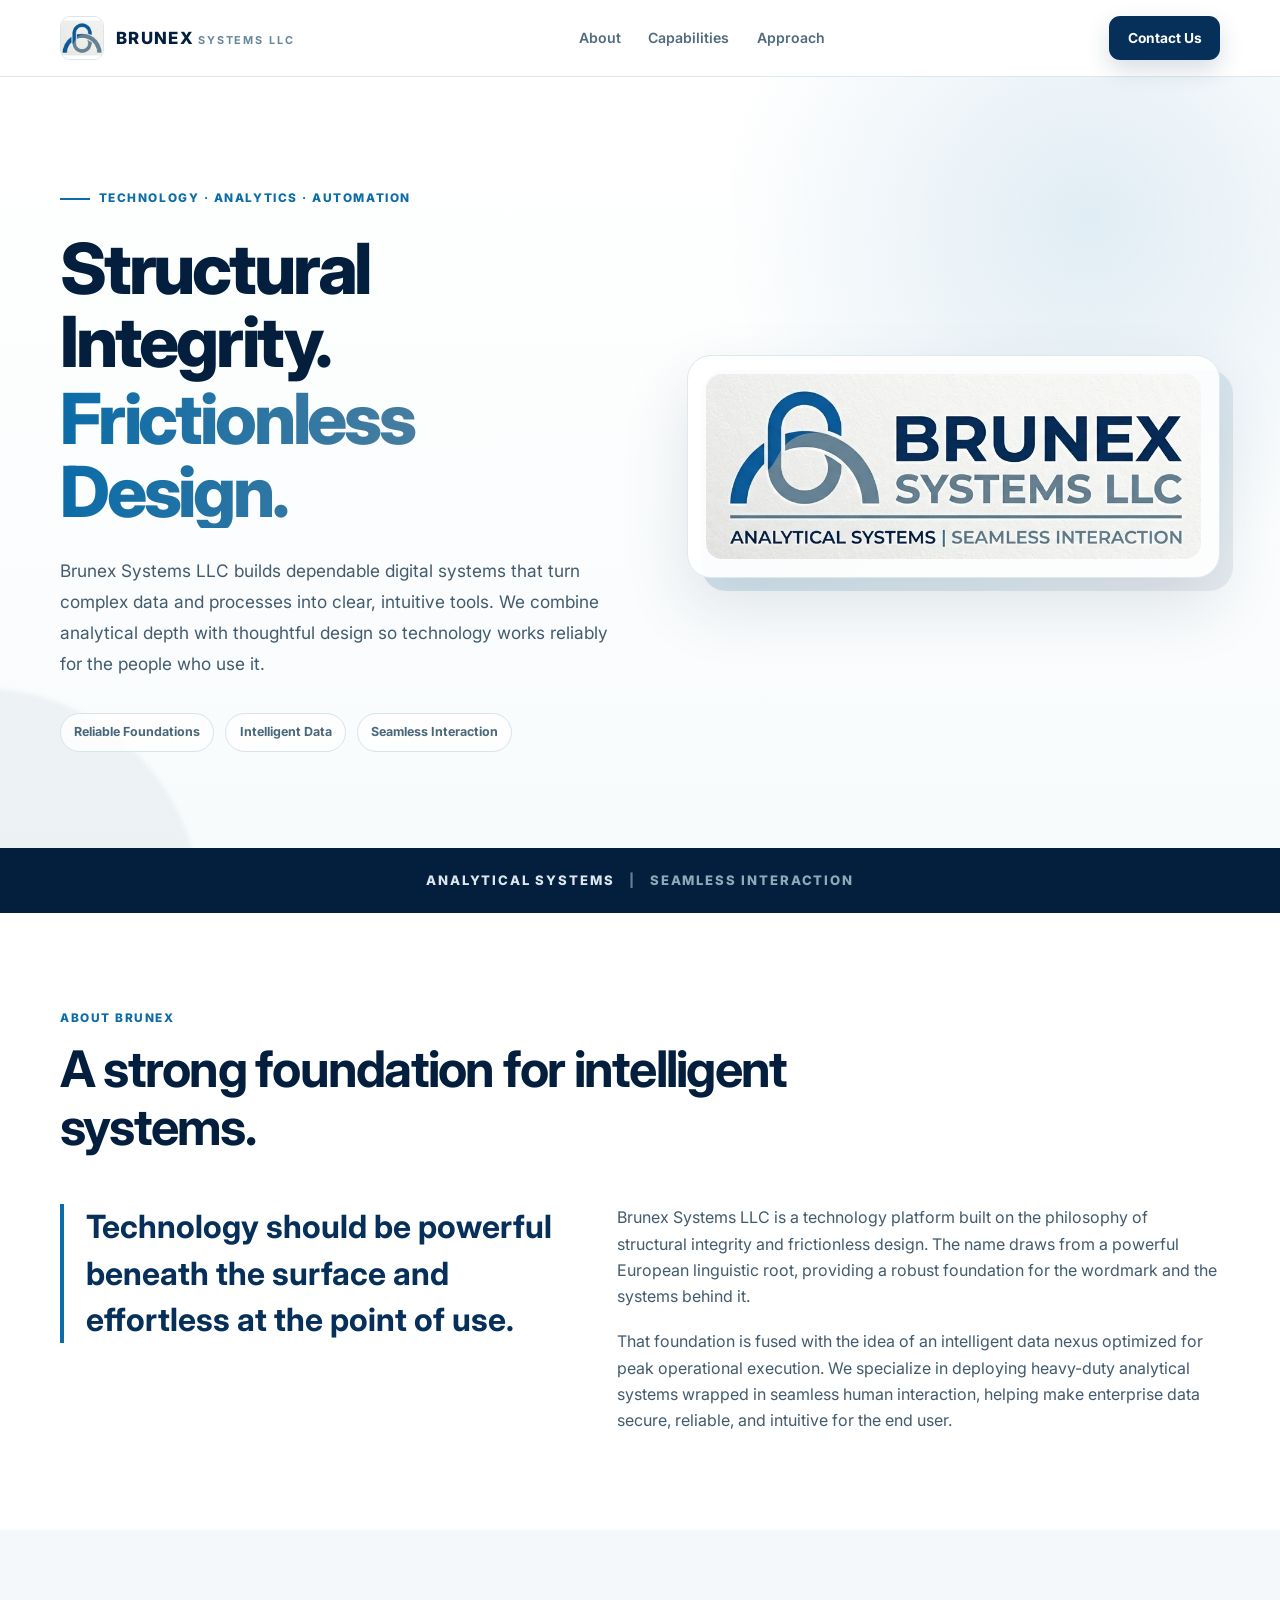
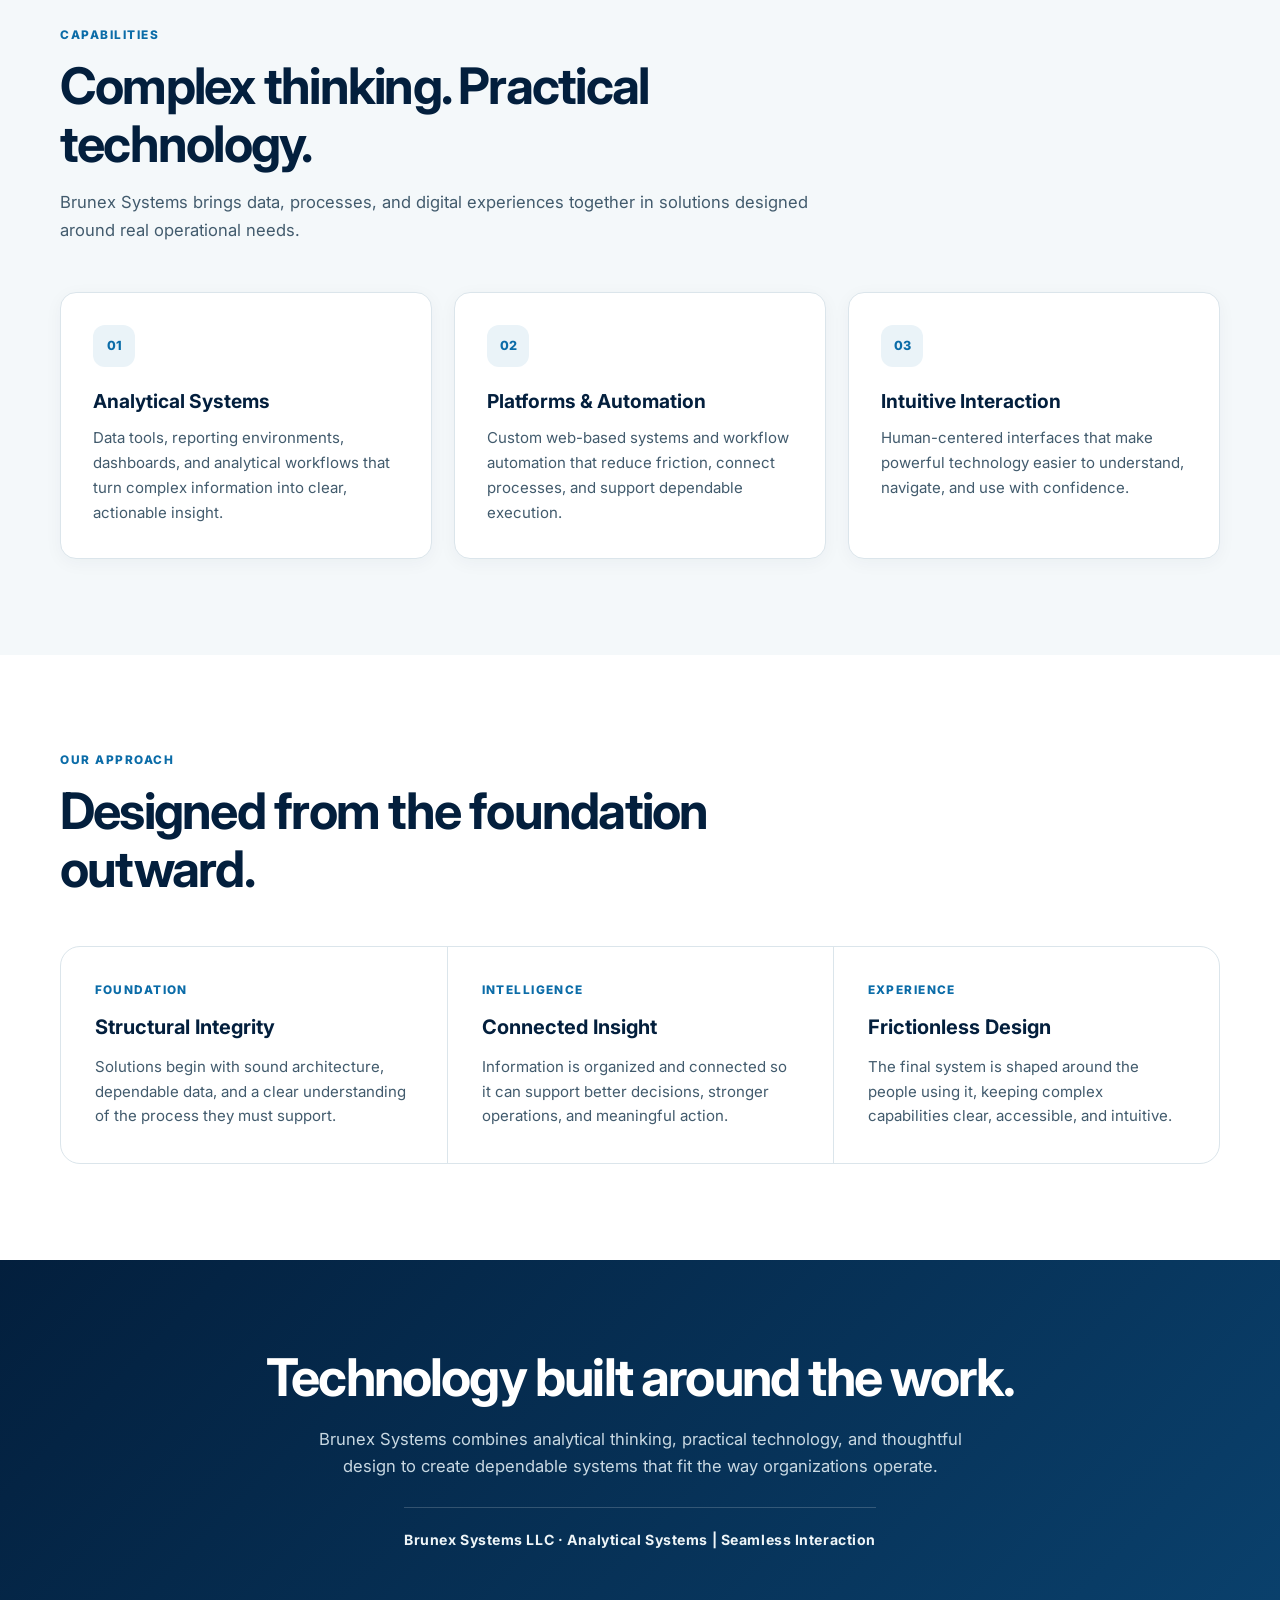
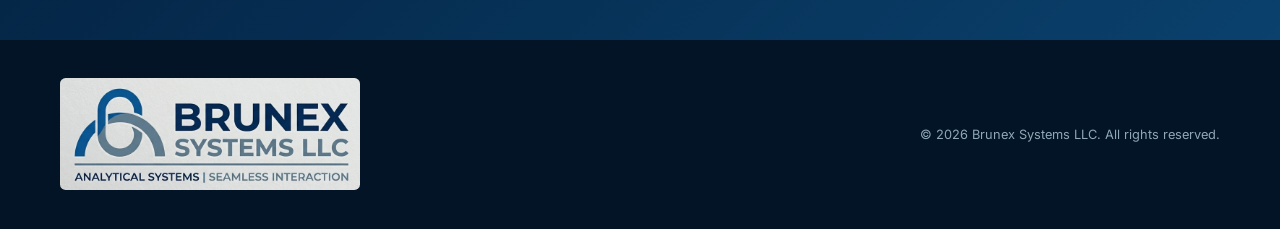
==== index.html @ 30e31347 "Add Brunex Systems website" ====
<!DOCTYPE html>
<html lang="en">
<head>
  <meta charset="UTF-8" />
  <meta name="viewport" content="width=device-width, initial-scale=1.0" />
  <meta name="description" content="Brunex Systems LLC builds dependable analytical systems with secure, reliable, and intuitive human interaction." />
  <title>Brunex Systems LLC | Analytical Systems, Seamless Interaction</title>
  <style>
    html { scroll-behavior: smooth; }
    body { margin: 0; background: #ffffff; }
  </style>
</head>
<body>

<!-- Brunex Systems LLC — Carrd single-page code embed -->
<style>
@import url('https://fonts.googleapis.com/css2?family=Inter:wght@400;500;600;700;800&display=swap');

#brunex-site,
#brunex-site *,
#brunex-site *::before,
#brunex-site *::after {
  box-sizing: border-box;
}

#brunex-site {
  --navy: #062f59;
  --navy-deep: #031f3d;
  --blue: #0b6ca8;
  --slate: #68869a;
  --ink: #0f2940;
  --text: #425b6d;
  --line: #dbe5eb;
  --soft: #f4f8fa;
  --white: #ffffff;
  width: 100%;
  min-width: 0;
  overflow-x: hidden;
  isolation: isolate;
  background: var(--white);
  color: var(--ink);
  font-family: 'Inter', system-ui, -apple-system, BlinkMacSystemFont, 'Segoe UI', sans-serif;
  line-height: 1.65;
  -webkit-font-smoothing: antialiased;
}

#brunex-site * {
  margin: 0;
  padding: 0;
}

#brunex-site a {
  color: inherit;
  text-decoration: none;
}

#brunex-site ul { list-style: none; }

#brunex-site .container {
  width: min(1160px, calc(100% - 3rem));
  margin: 0 auto;
}

/* Navigation */
#brunex-site .navbar {
  position: sticky;
  top: 0;
  z-index: 50;
  background: rgba(255, 255, 255, 0.96);
  border-bottom: 1px solid rgba(219, 229, 235, 0.9);
  backdrop-filter: blur(12px);
}

#brunex-site .nav-inner {
  min-height: 76px;
  display: flex;
  align-items: center;
  justify-content: space-between;
  gap: 2rem;
}

#brunex-site .brand {
  display: inline-flex;
  align-items: center;
  gap: 0.75rem;
  min-width: 0;
}

#brunex-site .brand-icon {
  width: 44px;
  height: 44px;
  object-fit: cover;
  border-radius: 10px;
  border: 1px solid var(--line);
  background: #fff;
}

#brunex-site .brand-copy { line-height: 1; }
#brunex-site .brand-name {
  font-size: 1.05rem;
  font-weight: 800;
  letter-spacing: 0.08em;
  color: var(--navy-deep);
}
#brunex-site .brand-legal {
  margin-top: 0.28rem;
  color: var(--slate);
  font-size: 0.68rem;
  font-weight: 700;
  letter-spacing: 0.17em;
}

#brunex-site .nav-links {
  display: flex;
  align-items: center;
  gap: 1.7rem;
  color: #516b7d;
  font-size: 0.88rem;
  font-weight: 600;
}

#brunex-site .nav-links a { transition: color 0.2s ease; }
#brunex-site .nav-links a:hover { color: var(--blue); }

#brunex-site .nav-contact {
  display: inline-flex;
  align-items: center;
  justify-content: center;
  min-height: 42px;
  padding: 0.65rem 1.15rem;
  border-radius: 0.7rem;
  background: var(--navy);
  color: #fff;
  font-size: 0.86rem;
  font-weight: 700;
  box-shadow: 0 10px 24px rgba(6, 47, 89, 0.16);
  transition: transform 0.2s ease, background 0.2s ease;
}

#brunex-site .nav-contact:hover {
  background: var(--navy-deep);
  transform: translateY(-1px);
}

/* Hero */
#brunex-site .hero {
  position: relative;
  overflow: hidden;
  padding: 6.5rem 0 6rem;
  background:
    radial-gradient(circle at 85% 18%, rgba(11,108,168,0.12), transparent 29%),
    linear-gradient(180deg, #ffffff 0%, #f8fbfc 100%);
}

#brunex-site .hero::after {
  content: '';
  position: absolute;
  width: 440px;
  height: 440px;
  left: -240px;
  bottom: -280px;
  border-radius: 50%;
  background: rgba(104, 134, 154, 0.08);
  filter: blur(2px);
}

#brunex-site .hero-grid {
  position: relative;
  z-index: 1;
  display: grid;
  grid-template-columns: minmax(0, 1.02fr) minmax(360px, 0.98fr);
  align-items: center;
  gap: 4.5rem;
}

#brunex-site .eyebrow {
  display: inline-flex;
  align-items: center;
  gap: 0.55rem;
  margin-bottom: 1.45rem;
  color: var(--blue);
  font-size: 0.74rem;
  font-weight: 800;
  letter-spacing: 0.13em;
  text-transform: uppercase;
}

#brunex-site .eyebrow::before {
  content: '';
  width: 30px;
  height: 2px;
  background: var(--blue);
}

#brunex-site .hero h1 {
  max-width: 720px;
  font-size: clamp(2.65rem, 5.5vw, 4.65rem);
  line-height: 1.04;
  letter-spacing: -0.045em;
  font-weight: 800;
  color: var(--navy-deep);
}

#brunex-site .hero h1 span {
  display: block;
  margin-top: 0.22rem;
  background: linear-gradient(90deg, var(--blue), var(--slate));
  -webkit-background-clip: text;
  background-clip: text;
  color: transparent;
}

#brunex-site .hero-copy {
  max-width: 670px;
  margin-top: 1.65rem;
  color: var(--text);
  font-size: 1.08rem;
  line-height: 1.8;
}

#brunex-site .hero-principles {
  margin-top: 2.1rem;
  display: flex;
  flex-wrap: wrap;
  gap: 0.7rem;
}

#brunex-site .principle-pill {
  padding: 0.52rem 0.82rem;
  border: 1px solid #d7e4eb;
  border-radius: 999px;
  background: rgba(255,255,255,0.82);
  color: #49677a;
  font-size: 0.78rem;
  font-weight: 700;
}

#brunex-site .logo-panel {
  position: relative;
  padding: 1.15rem;
  border: 1px solid #dfe8ed;
  border-radius: 1.5rem;
  background: rgba(255,255,255,0.9);
  box-shadow: 0 28px 65px rgba(33, 65, 85, 0.13);
}

#brunex-site .logo-panel::before {
  content: '';
  position: absolute;
  inset: 14px -14px -14px 14px;
  z-index: -1;
  border-radius: 1.5rem;
  background: linear-gradient(135deg, rgba(11,108,168,0.18), rgba(104,134,154,0.12));
}

#brunex-site .hero-logo {
  display: block;
  width: 100%;
  height: auto;
  border-radius: 1rem;
}

/* Tagline */
#brunex-site .tagline-bar {
  background: var(--navy-deep);
  color: #dce7ed;
  padding: 1.35rem 0;
}

#brunex-site .tagline-inner {
  display: flex;
  align-items: center;
  justify-content: center;
  flex-wrap: wrap;
  gap: 0.9rem;
  text-align: center;
  font-size: 0.82rem;
  font-weight: 800;
  letter-spacing: 0.14em;
  text-transform: uppercase;
}

#brunex-site .tagline-divider { color: #648095; }
#brunex-site .tagline-soft { color: #90a9b8; }

/* Shared sections */
#brunex-site .section { padding: 6rem 0; }
#brunex-site .section-soft { background: var(--soft); }

#brunex-site .section-heading {
  max-width: 760px;
  margin-bottom: 3rem;
}

#brunex-site .section-kicker {
  margin-bottom: 0.75rem;
  color: var(--blue);
  font-size: 0.74rem;
  font-weight: 800;
  letter-spacing: 0.13em;
  text-transform: uppercase;
}

#brunex-site .section-heading h2 {
  font-size: clamp(2rem, 4vw, 3.15rem);
  line-height: 1.15;
  letter-spacing: -0.035em;
  color: var(--navy-deep);
}

#brunex-site .section-heading p {
  margin-top: 1rem;
  color: var(--text);
  font-size: 1.04rem;
}

/* About */
#brunex-site .about-grid {
  display: grid;
  grid-template-columns: minmax(0, 0.9fr) minmax(0, 1.1fr);
  gap: 4rem;
  align-items: start;
}

#brunex-site .about-statement {
  padding-left: 1.35rem;
  border-left: 4px solid var(--blue);
  color: var(--navy);
  font-size: clamp(1.35rem, 2.5vw, 2rem);
  font-weight: 700;
  line-height: 1.45;
}

#brunex-site .about-copy {
  display: grid;
  gap: 1.15rem;
  color: var(--text);
  font-size: 1rem;
}

/* Capabilities */
#brunex-site .cards {
  display: grid;
  grid-template-columns: repeat(3, minmax(0, 1fr));
  gap: 1.4rem;
}

#brunex-site .card {
  min-height: 100%;
  padding: 2rem;
  border: 1px solid var(--line);
  border-radius: 1rem;
  background: #fff;
  box-shadow: 0 4px 18px rgba(20, 52, 72, 0.045);
}

#brunex-site .card-number {
  width: 42px;
  height: 42px;
  display: grid;
  place-items: center;
  margin-bottom: 1.35rem;
  border-radius: 0.75rem;
  background: #eaf3f8;
  color: var(--blue);
  font-size: 0.79rem;
  font-weight: 800;
}

#brunex-site .card h3 {
  color: var(--navy-deep);
  font-size: 1.2rem;
  line-height: 1.3;
}

#brunex-site .card p {
  margin-top: 0.8rem;
  color: var(--text);
  font-size: 0.94rem;
}

/* Principles */
#brunex-site .principles-grid {
  display: grid;
  grid-template-columns: repeat(3, minmax(0, 1fr));
  overflow: hidden;
  border: 1px solid var(--line);
  border-radius: 1.25rem;
  background: #fff;
}

#brunex-site .principle { padding: 2.1rem; }
#brunex-site .principle + .principle { border-left: 1px solid var(--line); }
#brunex-site .principle-label {
  color: var(--blue);
  font-size: 0.74rem;
  font-weight: 800;
  letter-spacing: 0.12em;
  text-transform: uppercase;
}
#brunex-site .principle h3 {
  margin-top: 0.65rem;
  color: var(--navy-deep);
  font-size: 1.25rem;
}
#brunex-site .principle p {
  margin-top: 0.7rem;
  color: var(--text);
  font-size: 0.94rem;
}

/* Contact */
#brunex-site .contact {
  padding: 5.5rem 0;
  background: linear-gradient(135deg, var(--navy-deep), #0a416d);
  color: #fff;
}

#brunex-site .contact-inner {
  max-width: 820px;
  text-align: center;
}

#brunex-site .contact h2 {
  font-size: clamp(2rem, 4.5vw, 3.25rem);
  line-height: 1.15;
  letter-spacing: -0.035em;
}

#brunex-site .contact p {
  max-width: 690px;
  margin: 1.15rem auto 0;
  color: #c8d8e2;
  font-size: 1.04rem;
}

#brunex-site .contact-note {
  display: inline-block;
  margin-top: 1.65rem;
  padding-top: 1.2rem;
  border-top: 1px solid rgba(255,255,255,0.18);
  color: #eef5f8;
  font-size: 0.88rem;
  font-weight: 700;
  letter-spacing: 0.04em;
}

/* Footer */
#brunex-site .footer {
  padding: 2.4rem 0;
  background: #021426;
  color: #90a7b6;
}

#brunex-site .footer-inner {
  display: flex;
  align-items: center;
  justify-content: space-between;
  gap: 2rem;
}

#brunex-site .footer-logo {
  width: min(300px, 52vw);
  height: auto;
  border-radius: 0.35rem;
  opacity: 0.93;
}

#brunex-site .copyright {
  text-align: right;
  font-size: 0.8rem;
}

@media (max-width: 900px) {
  #brunex-site .nav-links { display: none; }
  #brunex-site .hero { padding: 5rem 0; }
  #brunex-site .hero-grid {
    grid-template-columns: 1fr;
    gap: 3.25rem;
  }
  #brunex-site .hero-content { max-width: 760px; }
  #brunex-site .logo-panel { max-width: 680px; }
  #brunex-site .about-grid { grid-template-columns: 1fr; gap: 2rem; }
  #brunex-site .cards { grid-template-columns: 1fr; }
}

@media (max-width: 700px) {
  #brunex-site .container { width: min(100% - 2rem, 1160px); }
  #brunex-site .navbar { position: relative; }
  #brunex-site .nav-inner { min-height: 68px; gap: 0.8rem; }
  #brunex-site .brand-icon { width: 38px; height: 38px; }
  #brunex-site .brand-name { font-size: 0.9rem; }
  #brunex-site .brand-legal { font-size: 0.58rem; }
  #brunex-site .nav-contact { padding: 0.55rem 0.8rem; font-size: 0.76rem; }
  #brunex-site .hero { padding: 4.25rem 0; }
  #brunex-site .hero-copy { font-size: 1rem; }
  #brunex-site .section { padding: 4.5rem 0; }
  #brunex-site .principles-grid { grid-template-columns: 1fr; }
  #brunex-site .principle + .principle { border-left: 0; border-top: 1px solid var(--line); }
  #brunex-site .footer-inner { flex-direction: column; align-items: flex-start; }
  #brunex-site .copyright { text-align: left; }
}
</style>

<div id="brunex-site">
  <nav class="navbar" aria-label="Main navigation">
    <div class="container nav-inner">
      <a class="brand" href="#home" aria-label="Brunex Systems LLC home">
        <img class="brand-icon" src="[data-uri]" alt="Brunex Systems symbol" />
        <span class="brand-copy">
          <span class="brand-name">BRUNEX</span>
          <span class="brand-legal">SYSTEMS LLC</span>
        </span>
      </a>

      <ul class="nav-links">
        <li><a href="#about">About</a></li>
        <li><a href="#capabilities">Capabilities</a></li>
        <li><a href="#principles">Approach</a></li>
      </ul>

      <a class="nav-contact" href="#contact">Contact Us</a>
    </div>
  </nav>

  <main>
    <section class="hero" id="home">
      <div class="container hero-grid">
        <div class="hero-content">
          <div class="eyebrow">Technology · Analytics · Automation</div>
          <h1>
            Structural Integrity.
            <span>Frictionless Design.</span>
          </h1>
          <p class="hero-copy">
            Brunex Systems LLC builds dependable digital systems that turn complex data and processes into clear, intuitive tools. We combine analytical depth with thoughtful design so technology works reliably for the people who use it.
          </p>
          <div class="hero-principles" aria-label="Brunex Systems principles">
            <span class="principle-pill">Reliable Foundations</span>
            <span class="principle-pill">Intelligent Data</span>
            <span class="principle-pill">Seamless Interaction</span>
          </div>
        </div>

        <div class="logo-panel">
          <img class="hero-logo" src="[data-uri]" alt="Brunex Systems LLC — Analytical Systems, Seamless Interaction" />
        </div>
      </div>
    </section>

    <section class="tagline-bar" aria-label="Brunex Systems tagline">
      <div class="container tagline-inner">
        <span>Analytical Systems</span>
        <span class="tagline-divider">|</span>
        <span class="tagline-soft">Seamless Interaction</span>
      </div>
    </section>

    <section class="section" id="about">
      <div class="container">
        <div class="section-heading">
          <div class="section-kicker">About Brunex</div>
          <h2>A strong foundation for intelligent systems.</h2>
        </div>

        <div class="about-grid">
          <div class="about-statement">
            Technology should be powerful beneath the surface and effortless at the point of use.
          </div>
          <div class="about-copy">
            <p>
              Brunex Systems LLC is a technology platform built on the philosophy of structural integrity and frictionless design. The name draws from a powerful European linguistic root, providing a robust foundation for the wordmark and the systems behind it.
            </p>
            <p>
              That foundation is fused with the idea of an intelligent data nexus optimized for peak operational execution. We specialize in deploying heavy-duty analytical systems wrapped in seamless human interaction, helping make enterprise data secure, reliable, and intuitive for the end user.
            </p>
          </div>
        </div>
      </div>
    </section>

    <section class="section section-soft" id="capabilities">
      <div class="container">
        <div class="section-heading">
          <div class="section-kicker">Capabilities</div>
          <h2>Complex thinking. Practical technology.</h2>
          <p>Brunex Systems brings data, processes, and digital experiences together in solutions designed around real operational needs.</p>
        </div>

        <div class="cards">
          <article class="card">
            <div class="card-number">01</div>
            <h3>Analytical Systems</h3>
            <p>Data tools, reporting environments, dashboards, and analytical workflows that turn complex information into clear, actionable insight.</p>
          </article>

          <article class="card">
            <div class="card-number">02</div>
            <h3>Platforms &amp; Automation</h3>
            <p>Custom web-based systems and workflow automation that reduce friction, connect processes, and support dependable execution.</p>
          </article>

          <article class="card">
            <div class="card-number">03</div>
            <h3>Intuitive Interaction</h3>
            <p>Human-centered interfaces that make powerful technology easier to understand, navigate, and use with confidence.</p>
          </article>
        </div>
      </div>
    </section>

    <section class="section" id="principles">
      <div class="container">
        <div class="section-heading">
          <div class="section-kicker">Our Approach</div>
          <h2>Designed from the foundation outward.</h2>
        </div>

        <div class="principles-grid">
          <article class="principle">
            <div class="principle-label">Foundation</div>
            <h3>Structural Integrity</h3>
            <p>Solutions begin with sound architecture, dependable data, and a clear understanding of the process they must support.</p>
          </article>

          <article class="principle">
            <div class="principle-label">Intelligence</div>
            <h3>Connected Insight</h3>
            <p>Information is organized and connected so it can support better decisions, stronger operations, and meaningful action.</p>
          </article>

          <article class="principle">
            <div class="principle-label">Experience</div>
            <h3>Frictionless Design</h3>
            <p>The final system is shaped around the people using it, keeping complex capabilities clear, accessible, and intuitive.</p>
          </article>
        </div>
      </div>
    </section>

    <section class="contact" id="contact">
      <div class="container contact-inner">
        <h2>Technology built around the work.</h2>
        <p>
          Brunex Systems combines analytical thinking, practical technology, and thoughtful design to create dependable systems that fit the way organizations operate.
        </p>
        <div class="contact-note">Brunex Systems LLC · Analytical Systems | Seamless Interaction</div>
      </div>
    </section>
  </main>

  <footer class="footer">
    <div class="container footer-inner">
      <img class="footer-logo" src="[data-uri]" alt="Brunex Systems LLC" />
      <div class="copyright">© 2026 Brunex Systems LLC. All rights reserved.</div>
    </div>
  </footer>
</div>

</body>
</html>
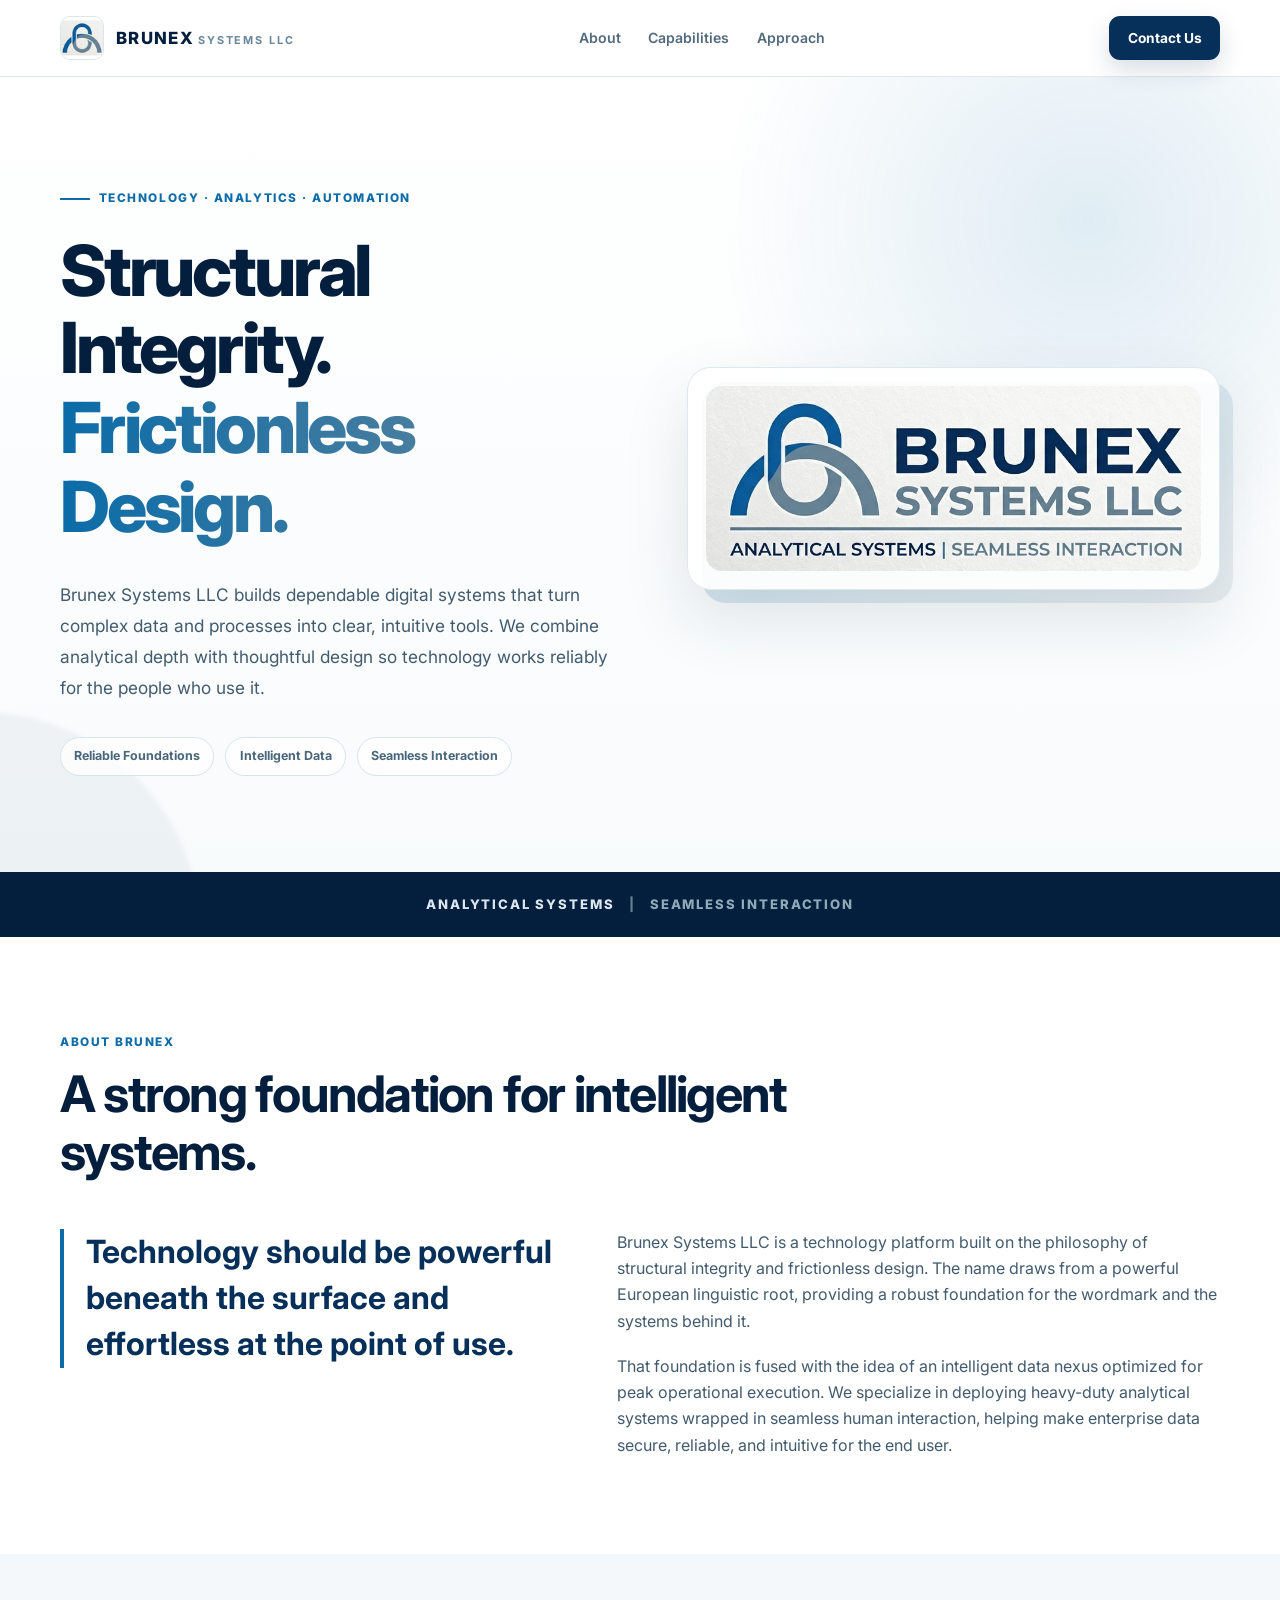
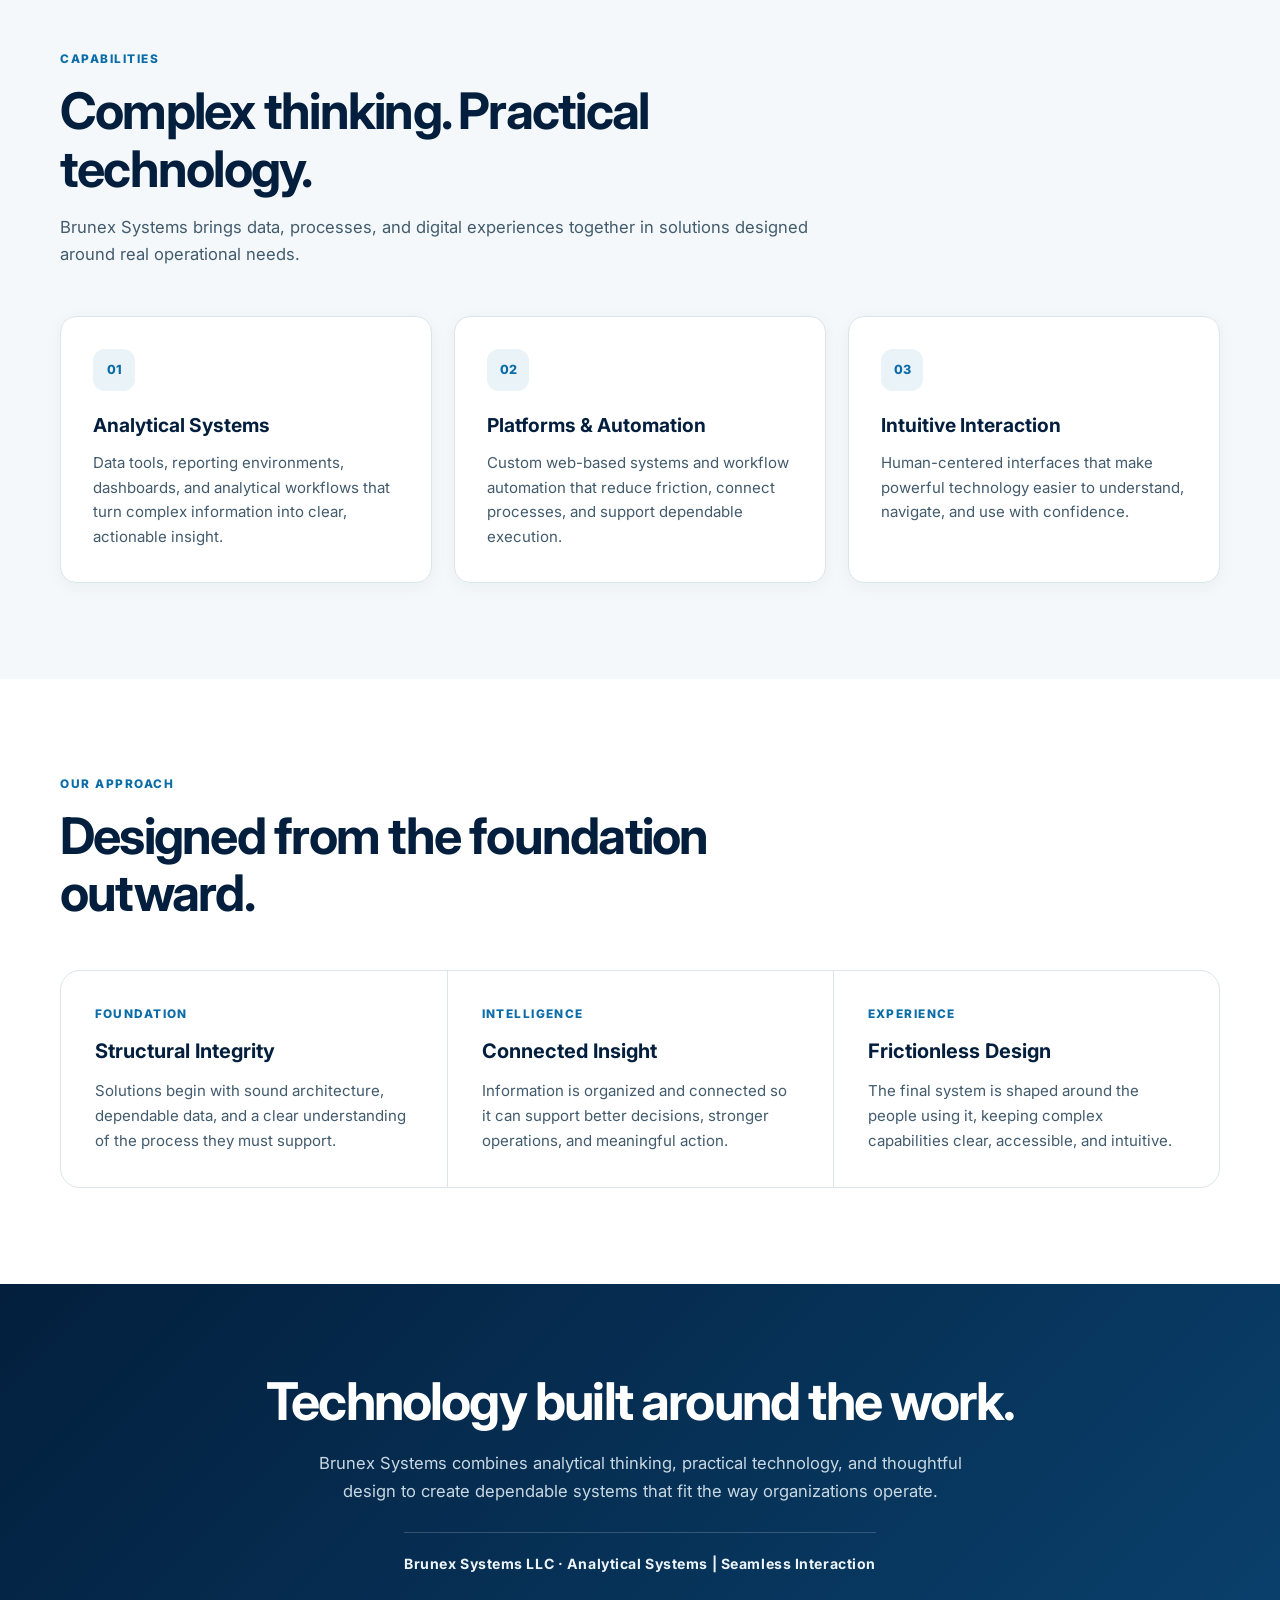
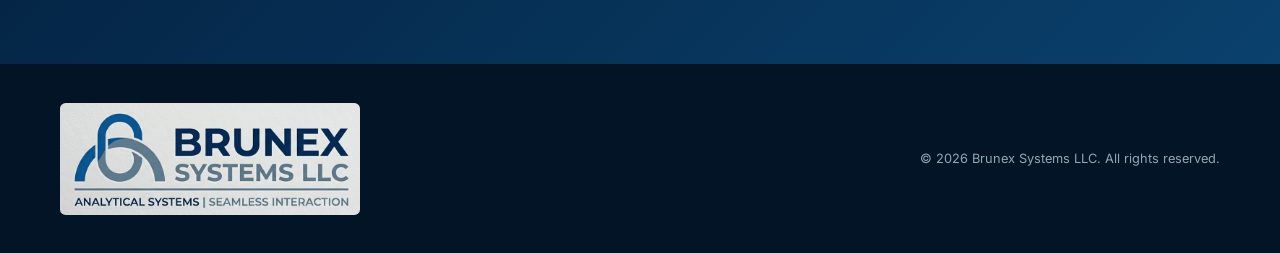
==== commit 57ca9763: "index.html" ====
--- a/index.html
+++ b/index.html
@@ -195,15 +195,19 @@
 #brunex-site .hero h1 {
   max-width: 720px;
   font-size: clamp(2.65rem, 5.5vw, 4.65rem);
-  line-height: 1.04;
+  line-height: 1.1;
   letter-spacing: -0.045em;
   font-weight: 800;
   color: var(--navy-deep);
+  overflow: visible;
 }
 
 #brunex-site .hero h1 span {
   display: block;
-  margin-top: 0.22rem;
+  margin-top: 0.16rem;
+  padding-bottom: 0.08em;
+  line-height: 1.12;
+  overflow: visible;
   background: linear-gradient(90deg, var(--blue), var(--slate));
   -webkit-background-clip: text;
   background-clip: text;
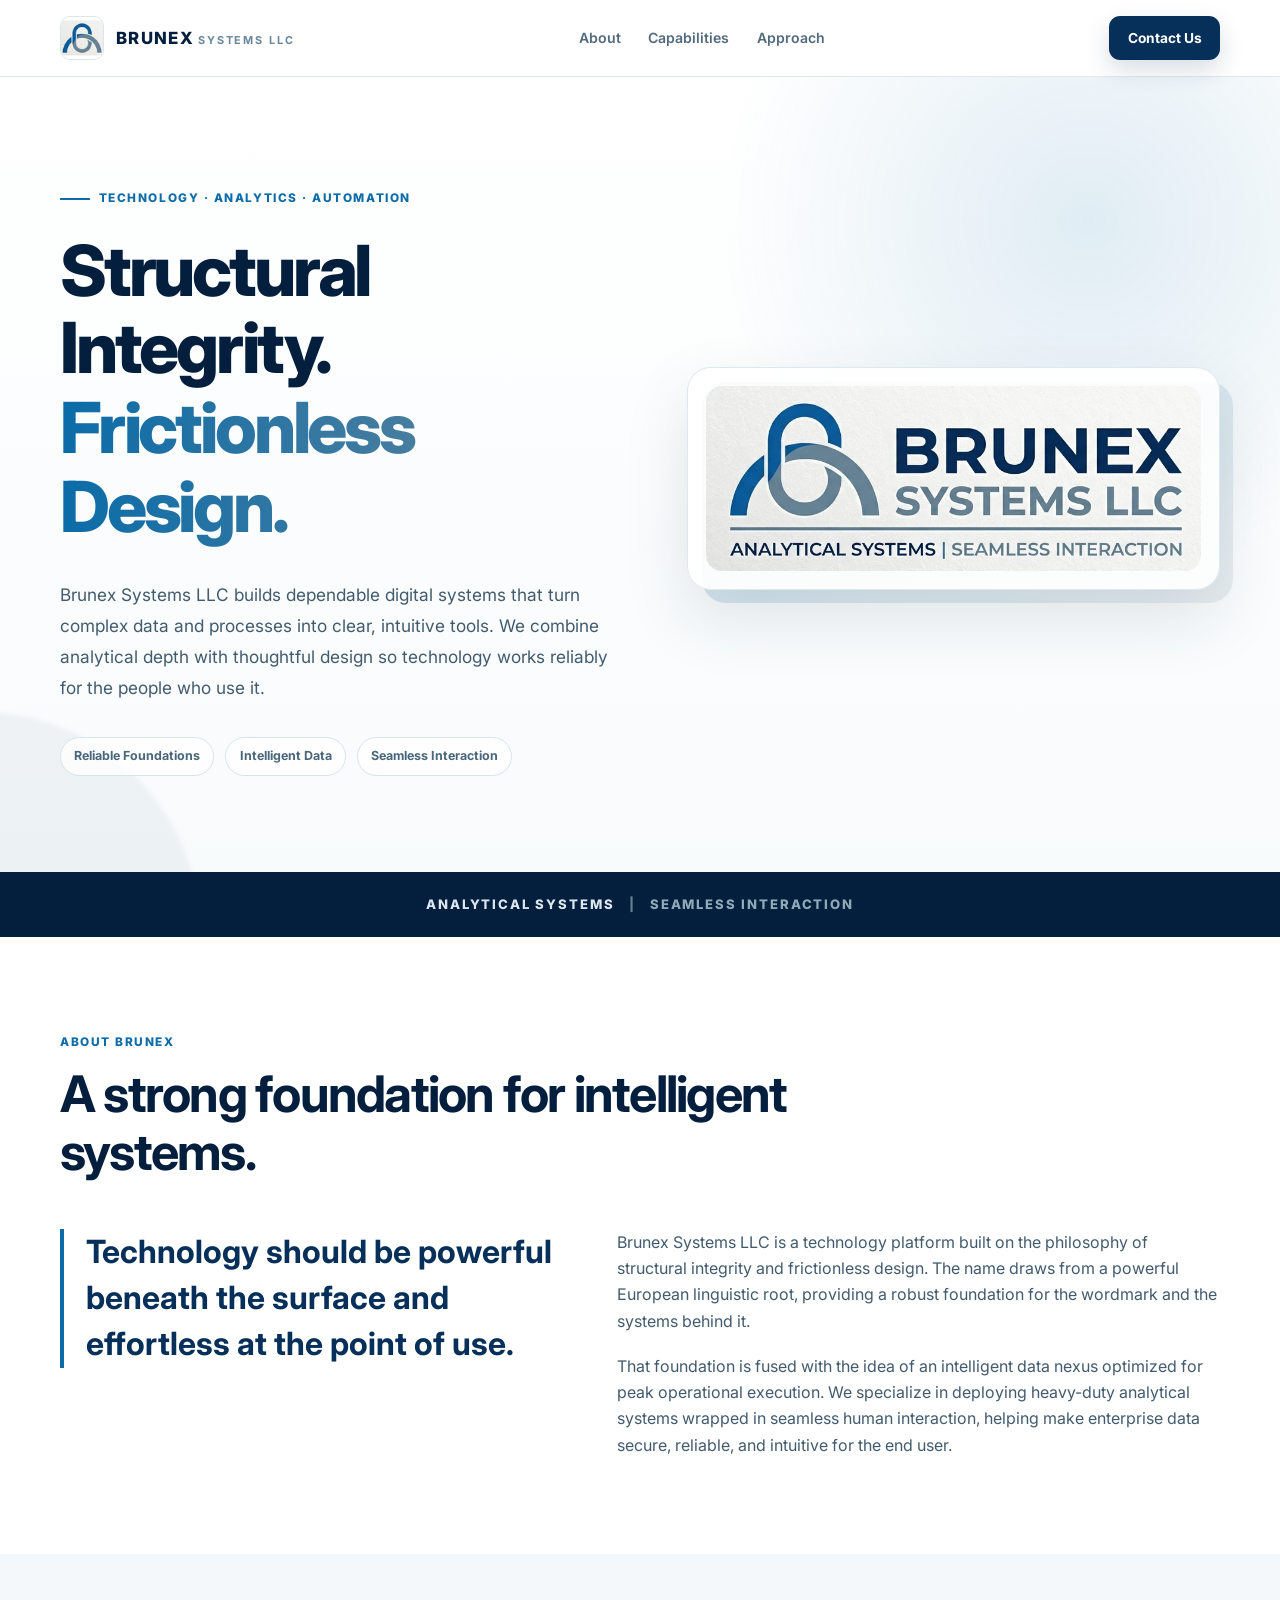
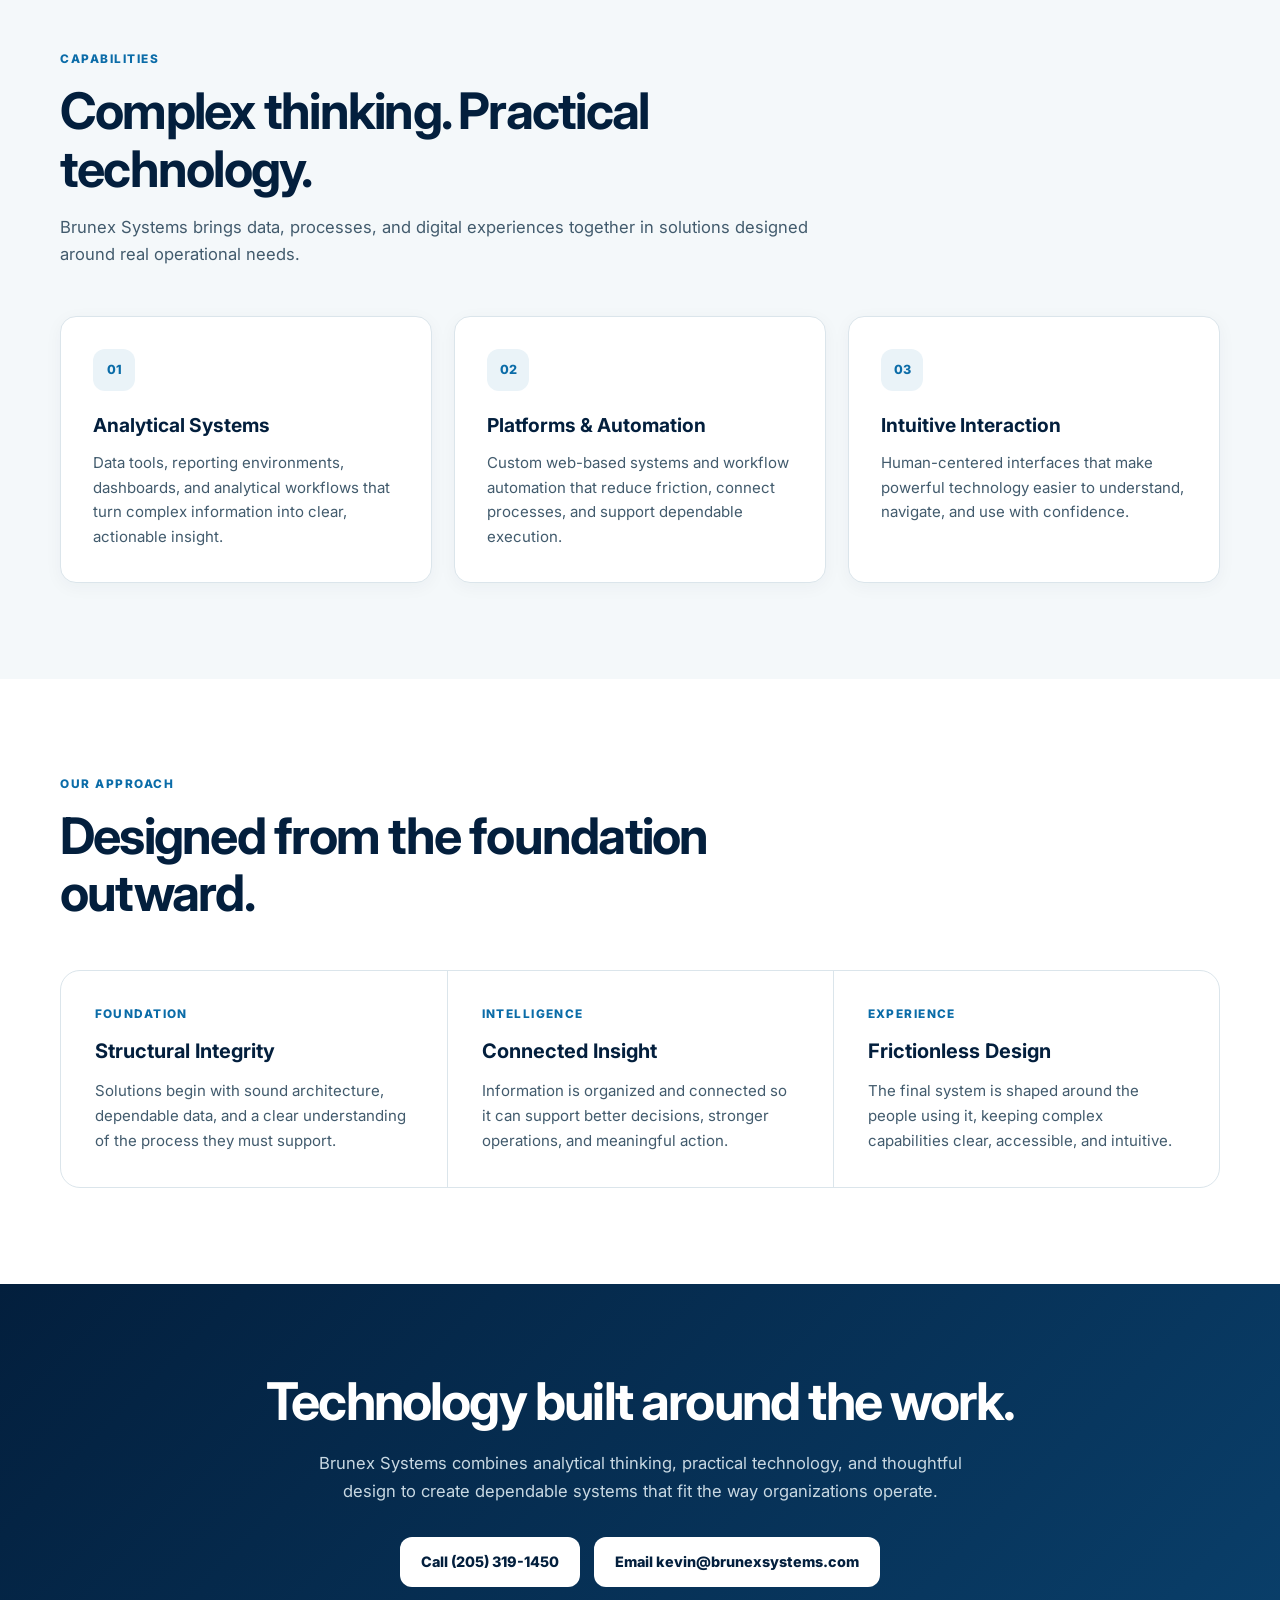
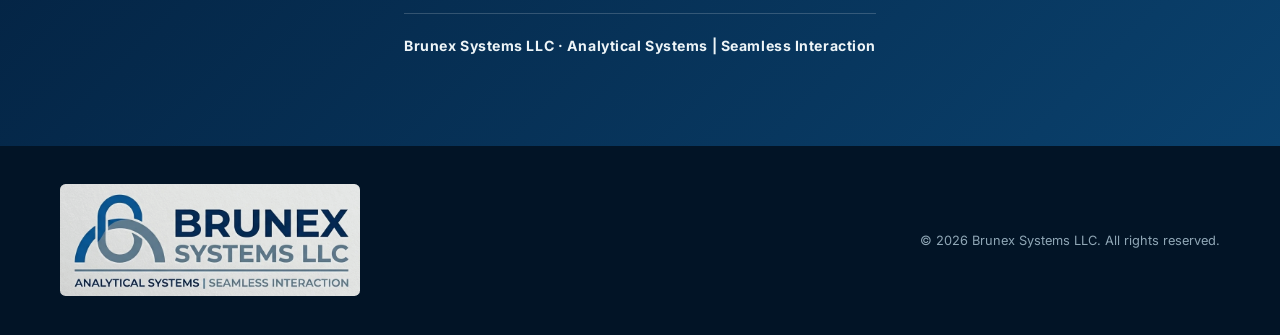
==== commit e644399b: "Update index.html" ====
--- a/index.html
+++ b/index.html
@@ -438,6 +438,48 @@
   font-size: 1.04rem;
 }
 
+#brunex-site .contact-actions {
+  display: flex;
+  justify-content: center;
+  flex-wrap: wrap;
+  gap: 0.9rem;
+  margin-top: 2rem;
+}
+
+#brunex-site .contact-link {
+  display: inline-flex;
+  align-items: center;
+  justify-content: center;
+  min-height: 48px;
+  padding: 0.75rem 1.25rem;
+  border: 1px solid rgba(255,255,255,0.3);
+  border-radius: 0.75rem;
+  background: #fff;
+  color: var(--navy-deep);
+  font-size: 0.9rem;
+  font-weight: 800;
+  transition: transform 0.2s ease, background 0.2s ease;
+}
+
+#brunex-site .contact-link:hover {
+  background: #eef5f8;
+  transform: translateY(-2px);
+}
+
+#brunex-site .phone-desktop { display: none; }
+
+@media (hover: hover) and (pointer: fine) {
+  #brunex-site .phone-mobile { display: none; }
+  #brunex-site .phone-desktop {
+    display: inline-flex;
+    cursor: default;
+  }
+  #brunex-site .phone-desktop:hover {
+    background: #fff;
+    transform: none;
+  }
+}
+
 #brunex-site .contact-note {
   display: inline-block;
   margin-top: 1.65rem;
@@ -648,6 +690,11 @@
         <p>
           Brunex Systems combines analytical thinking, practical technology, and thoughtful design to create dependable systems that fit the way organizations operate.
         </p>
+        <div class="contact-actions" aria-label="Contact Brunex Systems">
+          <a class="contact-link phone-mobile" href="tel:+12053191450">Call (205) 319-1450</a>
+          <span class="contact-link phone-desktop">Call (205) 319-1450</span>
+          <a class="contact-link" href="mailto:kevin@brunexsystems.com">Email kevin@brunexsystems.com</a>
+        </div>
         <div class="contact-note">Brunex Systems LLC · Analytical Systems | Seamless Interaction</div>
       </div>
     </section>
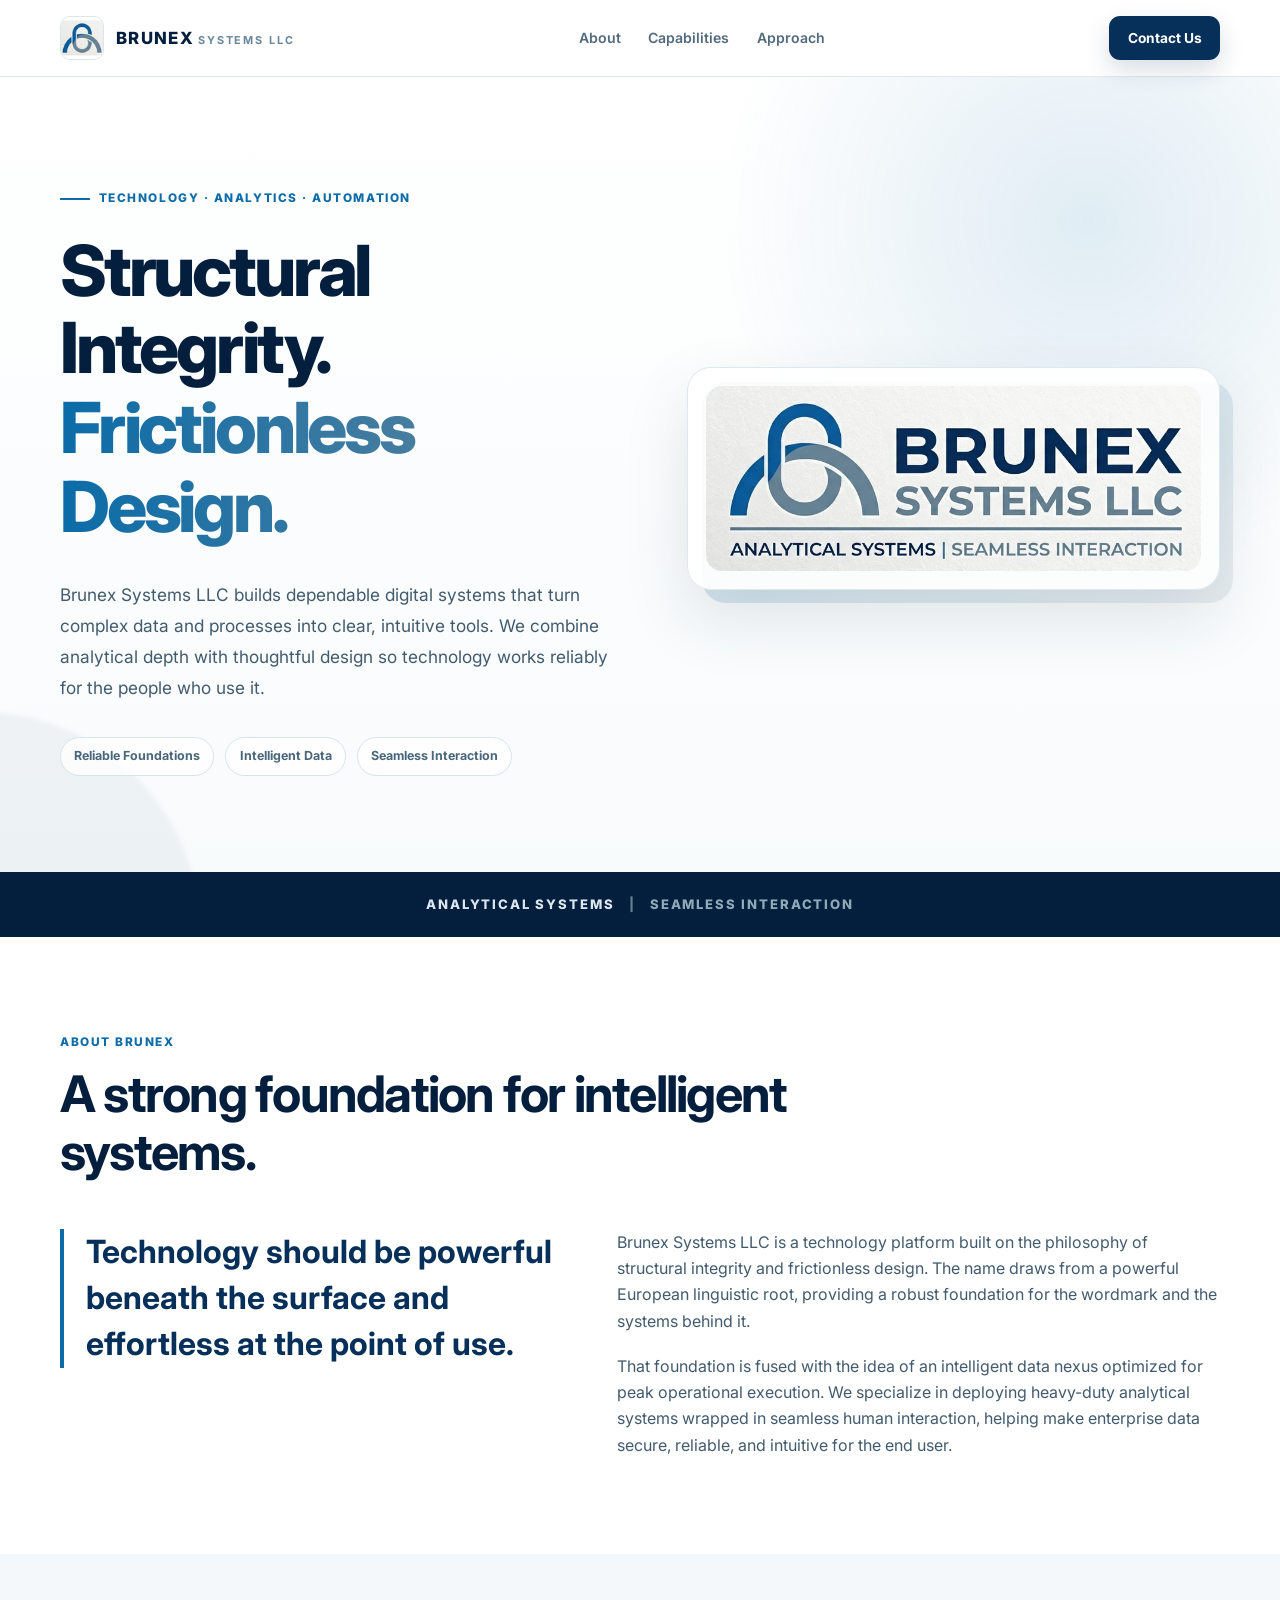
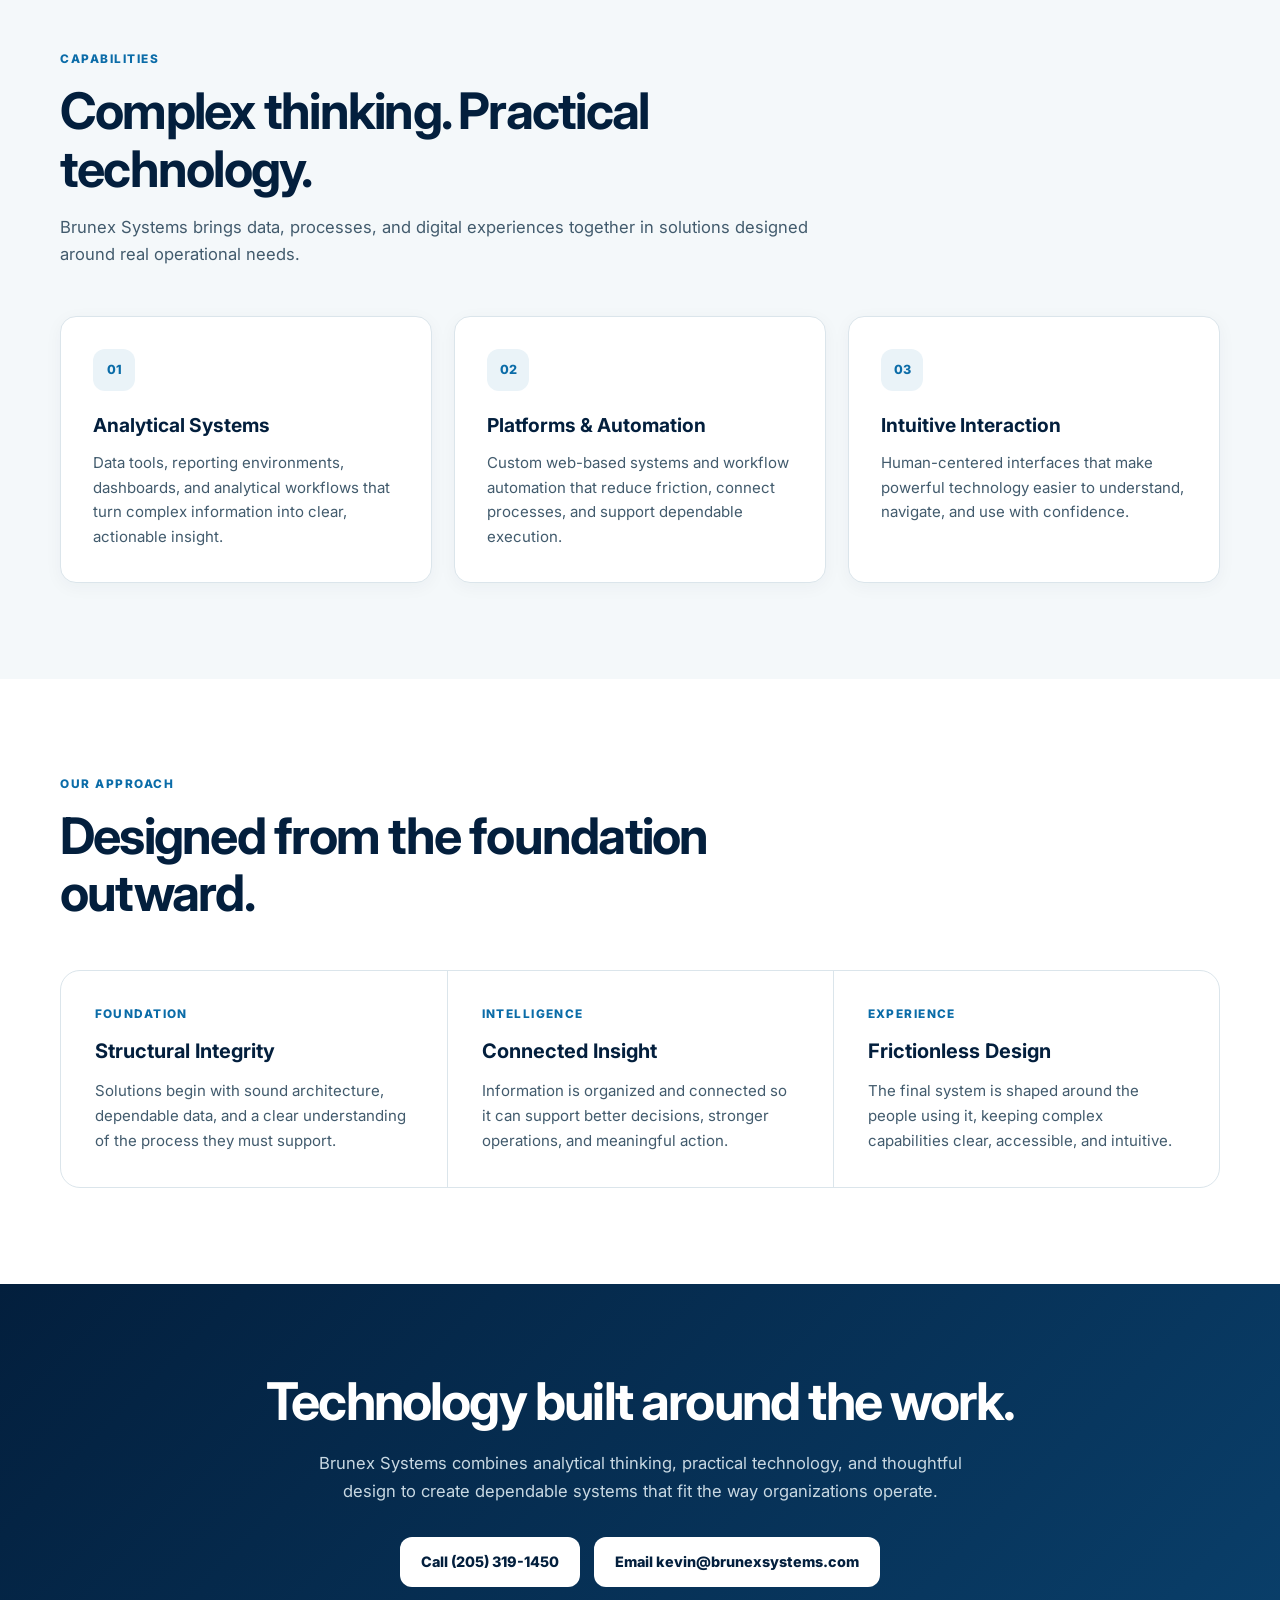
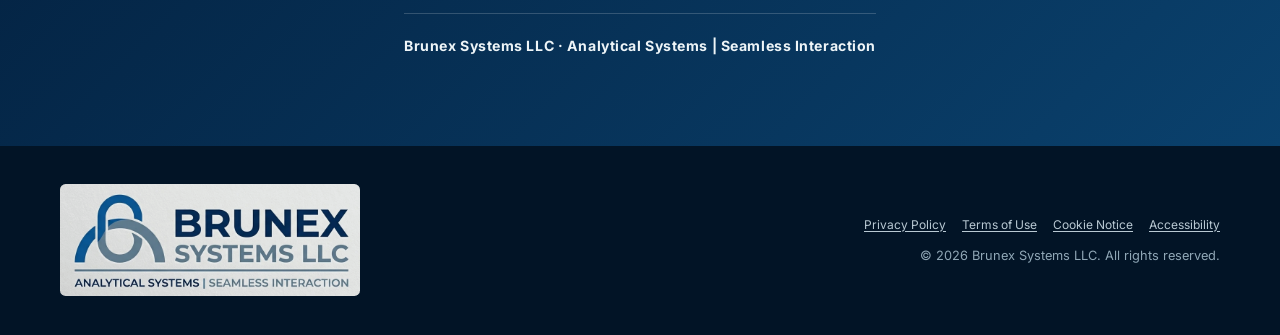
==== commit 52780164: "Add files via upload" ====
--- a/index.html
+++ b/index.html
@@ -1,436 +1,436 @@
-<!DOCTYPE html>
-<html lang="en">
-<head>
-  <meta charset="UTF-8" />
-  <meta name="viewport" content="width=device-width, initial-scale=1.0" />
-  <meta name="description" content="Brunex Systems LLC builds dependable analytical systems with secure, reliable, and intuitive human interaction." />
-  <title>Brunex Systems LLC | Analytical Systems, Seamless Interaction</title>
-  <style>
-    html { scroll-behavior: smooth; }
-    body { margin: 0; background: #ffffff; }
-  </style>
-</head>
-<body>
-
-<!-- Brunex Systems LLC — Carrd single-page code embed -->
-<style>
-@import url('https://fonts.googleapis.com/css2?family=Inter:wght@400;500;600;700;800&display=swap');
-
-#brunex-site,
-#brunex-site *,
-#brunex-site *::before,
-#brunex-site *::after {
-  box-sizing: border-box;
-}
-
-#brunex-site {
-  --navy: #062f59;
-  --navy-deep: #031f3d;
-  --blue: #0b6ca8;
-  --slate: #68869a;
-  --ink: #0f2940;
-  --text: #425b6d;
-  --line: #dbe5eb;
-  --soft: #f4f8fa;
-  --white: #ffffff;
-  width: 100%;
-  min-width: 0;
-  overflow-x: hidden;
-  isolation: isolate;
-  background: var(--white);
-  color: var(--ink);
-  font-family: 'Inter', system-ui, -apple-system, BlinkMacSystemFont, 'Segoe UI', sans-serif;
-  line-height: 1.65;
-  -webkit-font-smoothing: antialiased;
-}
-
-#brunex-site * {
-  margin: 0;
-  padding: 0;
-}
-
-#brunex-site a {
-  color: inherit;
-  text-decoration: none;
-}
-
-#brunex-site ul { list-style: none; }
-
-#brunex-site .container {
-  width: min(1160px, calc(100% - 3rem));
-  margin: 0 auto;
-}
-
-/* Navigation */
-#brunex-site .navbar {
-  position: sticky;
-  top: 0;
-  z-index: 50;
-  background: rgba(255, 255, 255, 0.96);
-  border-bottom: 1px solid rgba(219, 229, 235, 0.9);
-  backdrop-filter: blur(12px);
-}
-
-#brunex-site .nav-inner {
-  min-height: 76px;
-  display: flex;
-  align-items: center;
-  justify-content: space-between;
-  gap: 2rem;
-}
-
-#brunex-site .brand {
-  display: inline-flex;
-  align-items: center;
-  gap: 0.75rem;
-  min-width: 0;
-}
-
-#brunex-site .brand-icon {
-  width: 44px;
-  height: 44px;
-  object-fit: cover;
-  border-radius: 10px;
-  border: 1px solid var(--line);
-  background: #fff;
-}
-
-#brunex-site .brand-copy { line-height: 1; }
-#brunex-site .brand-name {
-  font-size: 1.05rem;
-  font-weight: 800;
-  letter-spacing: 0.08em;
-  color: var(--navy-deep);
-}
-#brunex-site .brand-legal {
-  margin-top: 0.28rem;
-  color: var(--slate);
-  font-size: 0.68rem;
-  font-weight: 700;
-  letter-spacing: 0.17em;
-}
-
-#brunex-site .nav-links {
-  display: flex;
-  align-items: center;
-  gap: 1.7rem;
-  color: #516b7d;
-  font-size: 0.88rem;
-  font-weight: 600;
-}
-
-#brunex-site .nav-links a { transition: color 0.2s ease; }
-#brunex-site .nav-links a:hover { color: var(--blue); }
-
-#brunex-site .nav-contact {
-  display: inline-flex;
-  align-items: center;
-  justify-content: center;
-  min-height: 42px;
-  padding: 0.65rem 1.15rem;
-  border-radius: 0.7rem;
-  background: var(--navy);
-  color: #fff;
-  font-size: 0.86rem;
-  font-weight: 700;
-  box-shadow: 0 10px 24px rgba(6, 47, 89, 0.16);
-  transition: transform 0.2s ease, background 0.2s ease;
-}
-
-#brunex-site .nav-contact:hover {
-  background: var(--navy-deep);
-  transform: translateY(-1px);
-}
-
-/* Hero */
-#brunex-site .hero {
-  position: relative;
-  overflow: hidden;
-  padding: 6.5rem 0 6rem;
-  background:
-    radial-gradient(circle at 85% 18%, rgba(11,108,168,0.12), transparent 29%),
-    linear-gradient(180deg, #ffffff 0%, #f8fbfc 100%);
-}
-
-#brunex-site .hero::after {
-  content: '';
-  position: absolute;
-  width: 440px;
-  height: 440px;
-  left: -240px;
-  bottom: -280px;
-  border-radius: 50%;
-  background: rgba(104, 134, 154, 0.08);
-  filter: blur(2px);
-}
-
-#brunex-site .hero-grid {
-  position: relative;
-  z-index: 1;
-  display: grid;
-  grid-template-columns: minmax(0, 1.02fr) minmax(360px, 0.98fr);
-  align-items: center;
-  gap: 4.5rem;
-}
-
-#brunex-site .eyebrow {
-  display: inline-flex;
-  align-items: center;
-  gap: 0.55rem;
-  margin-bottom: 1.45rem;
-  color: var(--blue);
-  font-size: 0.74rem;
-  font-weight: 800;
-  letter-spacing: 0.13em;
-  text-transform: uppercase;
-}
-
-#brunex-site .eyebrow::before {
-  content: '';
-  width: 30px;
-  height: 2px;
-  background: var(--blue);
-}
-
-#brunex-site .hero h1 {
-  max-width: 720px;
-  font-size: clamp(2.65rem, 5.5vw, 4.65rem);
-  line-height: 1.1;
-  letter-spacing: -0.045em;
-  font-weight: 800;
-  color: var(--navy-deep);
-  overflow: visible;
-}
-
-#brunex-site .hero h1 span {
-  display: block;
-  margin-top: 0.16rem;
-  padding-bottom: 0.08em;
-  line-height: 1.12;
-  overflow: visible;
-  background: linear-gradient(90deg, var(--blue), var(--slate));
-  -webkit-background-clip: text;
-  background-clip: text;
-  color: transparent;
-}
-
-#brunex-site .hero-copy {
-  max-width: 670px;
-  margin-top: 1.65rem;
-  color: var(--text);
-  font-size: 1.08rem;
-  line-height: 1.8;
-}
-
-#brunex-site .hero-principles {
-  margin-top: 2.1rem;
-  display: flex;
-  flex-wrap: wrap;
-  gap: 0.7rem;
-}
-
-#brunex-site .principle-pill {
-  padding: 0.52rem 0.82rem;
-  border: 1px solid #d7e4eb;
-  border-radius: 999px;
-  background: rgba(255,255,255,0.82);
-  color: #49677a;
-  font-size: 0.78rem;
-  font-weight: 700;
-}
-
-#brunex-site .logo-panel {
-  position: relative;
-  padding: 1.15rem;
-  border: 1px solid #dfe8ed;
-  border-radius: 1.5rem;
-  background: rgba(255,255,255,0.9);
-  box-shadow: 0 28px 65px rgba(33, 65, 85, 0.13);
-}
-
-#brunex-site .logo-panel::before {
-  content: '';
-  position: absolute;
-  inset: 14px -14px -14px 14px;
-  z-index: -1;
-  border-radius: 1.5rem;
-  background: linear-gradient(135deg, rgba(11,108,168,0.18), rgba(104,134,154,0.12));
-}
-
-#brunex-site .hero-logo {
-  display: block;
-  width: 100%;
-  height: auto;
-  border-radius: 1rem;
-}
-
-/* Tagline */
-#brunex-site .tagline-bar {
-  background: var(--navy-deep);
-  color: #dce7ed;
-  padding: 1.35rem 0;
-}
-
-#brunex-site .tagline-inner {
-  display: flex;
-  align-items: center;
-  justify-content: center;
-  flex-wrap: wrap;
-  gap: 0.9rem;
-  text-align: center;
-  font-size: 0.82rem;
-  font-weight: 800;
-  letter-spacing: 0.14em;
-  text-transform: uppercase;
-}
-
-#brunex-site .tagline-divider { color: #648095; }
-#brunex-site .tagline-soft { color: #90a9b8; }
-
-/* Shared sections */
-#brunex-site .section { padding: 6rem 0; }
-#brunex-site .section-soft { background: var(--soft); }
-
-#brunex-site .section-heading {
-  max-width: 760px;
-  margin-bottom: 3rem;
-}
-
-#brunex-site .section-kicker {
-  margin-bottom: 0.75rem;
-  color: var(--blue);
-  font-size: 0.74rem;
-  font-weight: 800;
-  letter-spacing: 0.13em;
-  text-transform: uppercase;
-}
-
-#brunex-site .section-heading h2 {
-  font-size: clamp(2rem, 4vw, 3.15rem);
-  line-height: 1.15;
-  letter-spacing: -0.035em;
-  color: var(--navy-deep);
-}
-
-#brunex-site .section-heading p {
-  margin-top: 1rem;
-  color: var(--text);
-  font-size: 1.04rem;
-}
-
-/* About */
-#brunex-site .about-grid {
-  display: grid;
-  grid-template-columns: minmax(0, 0.9fr) minmax(0, 1.1fr);
-  gap: 4rem;
-  align-items: start;
-}
-
-#brunex-site .about-statement {
-  padding-left: 1.35rem;
-  border-left: 4px solid var(--blue);
-  color: var(--navy);
-  font-size: clamp(1.35rem, 2.5vw, 2rem);
-  font-weight: 700;
-  line-height: 1.45;
-}
-
-#brunex-site .about-copy {
-  display: grid;
-  gap: 1.15rem;
-  color: var(--text);
-  font-size: 1rem;
-}
-
-/* Capabilities */
-#brunex-site .cards {
-  display: grid;
-  grid-template-columns: repeat(3, minmax(0, 1fr));
-  gap: 1.4rem;
-}
-
-#brunex-site .card {
-  min-height: 100%;
-  padding: 2rem;
-  border: 1px solid var(--line);
-  border-radius: 1rem;
-  background: #fff;
-  box-shadow: 0 4px 18px rgba(20, 52, 72, 0.045);
-}
-
-#brunex-site .card-number {
-  width: 42px;
-  height: 42px;
-  display: grid;
-  place-items: center;
-  margin-bottom: 1.35rem;
-  border-radius: 0.75rem;
-  background: #eaf3f8;
-  color: var(--blue);
-  font-size: 0.79rem;
-  font-weight: 800;
-}
-
-#brunex-site .card h3 {
-  color: var(--navy-deep);
-  font-size: 1.2rem;
-  line-height: 1.3;
-}
-
-#brunex-site .card p {
-  margin-top: 0.8rem;
-  color: var(--text);
-  font-size: 0.94rem;
-}
-
-/* Principles */
-#brunex-site .principles-grid {
-  display: grid;
-  grid-template-columns: repeat(3, minmax(0, 1fr));
-  overflow: hidden;
-  border: 1px solid var(--line);
-  border-radius: 1.25rem;
-  background: #fff;
-}
-
-#brunex-site .principle { padding: 2.1rem; }
-#brunex-site .principle + .principle { border-left: 1px solid var(--line); }
-#brunex-site .principle-label {
-  color: var(--blue);
-  font-size: 0.74rem;
-  font-weight: 800;
-  letter-spacing: 0.12em;
-  text-transform: uppercase;
-}
-#brunex-site .principle h3 {
-  margin-top: 0.65rem;
-  color: var(--navy-deep);
-  font-size: 1.25rem;
-}
-#brunex-site .principle p {
-  margin-top: 0.7rem;
-  color: var(--text);
-  font-size: 0.94rem;
-}
-
-/* Contact */
-#brunex-site .contact {
-  padding: 5.5rem 0;
-  background: linear-gradient(135deg, var(--navy-deep), #0a416d);
-  color: #fff;
-}
-
-#brunex-site .contact-inner {
-  max-width: 820px;
-  text-align: center;
-}
-
-#brunex-site .contact h2 {
-  font-size: clamp(2rem, 4.5vw, 3.25rem);
-  line-height: 1.15;
-  letter-spacing: -0.035em;
-}
-
+<!DOCTYPE html>
+<html lang="en">
+<head>
+  <meta charset="UTF-8" />
+  <meta name="viewport" content="width=device-width, initial-scale=1.0" />
+  <meta name="description" content="Brunex Systems LLC builds dependable analytical systems with secure, reliable, and intuitive human interaction." />
+  <title>Brunex Systems LLC | Analytical Systems, Seamless Interaction</title>
+  <style>
+    html { scroll-behavior: smooth; }
+    body { margin: 0; background: #ffffff; }
+  </style>
+</head>
+<body>
+
+<!-- Brunex Systems LLC — Carrd single-page code embed -->
+<style>
+@import url('https://fonts.googleapis.com/css2?family=Inter:wght@400;500;600;700;800&display=swap');
+
+#brunex-site,
+#brunex-site *,
+#brunex-site *::before,
+#brunex-site *::after {
+  box-sizing: border-box;
+}
+
+#brunex-site {
+  --navy: #062f59;
+  --navy-deep: #031f3d;
+  --blue: #0b6ca8;
+  --slate: #68869a;
+  --ink: #0f2940;
+  --text: #425b6d;
+  --line: #dbe5eb;
+  --soft: #f4f8fa;
+  --white: #ffffff;
+  width: 100%;
+  min-width: 0;
+  overflow-x: hidden;
+  isolation: isolate;
+  background: var(--white);
+  color: var(--ink);
+  font-family: 'Inter', system-ui, -apple-system, BlinkMacSystemFont, 'Segoe UI', sans-serif;
+  line-height: 1.65;
+  -webkit-font-smoothing: antialiased;
+}
+
+#brunex-site * {
+  margin: 0;
+  padding: 0;
+}
+
+#brunex-site a {
+  color: inherit;
+  text-decoration: none;
+}
+
+#brunex-site ul { list-style: none; }
+
+#brunex-site .container {
+  width: min(1160px, calc(100% - 3rem));
+  margin: 0 auto;
+}
+
+/* Navigation */
+#brunex-site .navbar {
+  position: sticky;
+  top: 0;
+  z-index: 50;
+  background: rgba(255, 255, 255, 0.96);
+  border-bottom: 1px solid rgba(219, 229, 235, 0.9);
+  backdrop-filter: blur(12px);
+}
+
+#brunex-site .nav-inner {
+  min-height: 76px;
+  display: flex;
+  align-items: center;
+  justify-content: space-between;
+  gap: 2rem;
+}
+
+#brunex-site .brand {
+  display: inline-flex;
+  align-items: center;
+  gap: 0.75rem;
+  min-width: 0;
+}
+
+#brunex-site .brand-icon {
+  width: 44px;
+  height: 44px;
+  object-fit: cover;
+  border-radius: 10px;
+  border: 1px solid var(--line);
+  background: #fff;
+}
+
+#brunex-site .brand-copy { line-height: 1; }
+#brunex-site .brand-name {
+  font-size: 1.05rem;
+  font-weight: 800;
+  letter-spacing: 0.08em;
+  color: var(--navy-deep);
+}
+#brunex-site .brand-legal {
+  margin-top: 0.28rem;
+  color: var(--slate);
+  font-size: 0.68rem;
+  font-weight: 700;
+  letter-spacing: 0.17em;
+}
+
+#brunex-site .nav-links {
+  display: flex;
+  align-items: center;
+  gap: 1.7rem;
+  color: #516b7d;
+  font-size: 0.88rem;
+  font-weight: 600;
+}
+
+#brunex-site .nav-links a { transition: color 0.2s ease; }
+#brunex-site .nav-links a:hover { color: var(--blue); }
+
+#brunex-site .nav-contact {
+  display: inline-flex;
+  align-items: center;
+  justify-content: center;
+  min-height: 42px;
+  padding: 0.65rem 1.15rem;
+  border-radius: 0.7rem;
+  background: var(--navy);
+  color: #fff;
+  font-size: 0.86rem;
+  font-weight: 700;
+  box-shadow: 0 10px 24px rgba(6, 47, 89, 0.16);
+  transition: transform 0.2s ease, background 0.2s ease;
+}
+
+#brunex-site .nav-contact:hover {
+  background: var(--navy-deep);
+  transform: translateY(-1px);
+}
+
+/* Hero */
+#brunex-site .hero {
+  position: relative;
+  overflow: hidden;
+  padding: 6.5rem 0 6rem;
+  background:
+    radial-gradient(circle at 85% 18%, rgba(11,108,168,0.12), transparent 29%),
+    linear-gradient(180deg, #ffffff 0%, #f8fbfc 100%);
+}
+
+#brunex-site .hero::after {
+  content: '';
+  position: absolute;
+  width: 440px;
+  height: 440px;
+  left: -240px;
+  bottom: -280px;
+  border-radius: 50%;
+  background: rgba(104, 134, 154, 0.08);
+  filter: blur(2px);
+}
+
+#brunex-site .hero-grid {
+  position: relative;
+  z-index: 1;
+  display: grid;
+  grid-template-columns: minmax(0, 1.02fr) minmax(360px, 0.98fr);
+  align-items: center;
+  gap: 4.5rem;
+}
+
+#brunex-site .eyebrow {
+  display: inline-flex;
+  align-items: center;
+  gap: 0.55rem;
+  margin-bottom: 1.45rem;
+  color: var(--blue);
+  font-size: 0.74rem;
+  font-weight: 800;
+  letter-spacing: 0.13em;
+  text-transform: uppercase;
+}
+
+#brunex-site .eyebrow::before {
+  content: '';
+  width: 30px;
+  height: 2px;
+  background: var(--blue);
+}
+
+#brunex-site .hero h1 {
+  max-width: 720px;
+  font-size: clamp(2.65rem, 5.5vw, 4.65rem);
+  line-height: 1.1;
+  letter-spacing: -0.045em;
+  font-weight: 800;
+  color: var(--navy-deep);
+  overflow: visible;
+}
+
+#brunex-site .hero h1 span {
+  display: block;
+  margin-top: 0.16rem;
+  padding-bottom: 0.08em;
+  line-height: 1.12;
+  overflow: visible;
+  background: linear-gradient(90deg, var(--blue), var(--slate));
+  -webkit-background-clip: text;
+  background-clip: text;
+  color: transparent;
+}
+
+#brunex-site .hero-copy {
+  max-width: 670px;
+  margin-top: 1.65rem;
+  color: var(--text);
+  font-size: 1.08rem;
+  line-height: 1.8;
+}
+
+#brunex-site .hero-principles {
+  margin-top: 2.1rem;
+  display: flex;
+  flex-wrap: wrap;
+  gap: 0.7rem;
+}
+
+#brunex-site .principle-pill {
+  padding: 0.52rem 0.82rem;
+  border: 1px solid #d7e4eb;
+  border-radius: 999px;
+  background: rgba(255,255,255,0.82);
+  color: #49677a;
+  font-size: 0.78rem;
+  font-weight: 700;
+}
+
+#brunex-site .logo-panel {
+  position: relative;
+  padding: 1.15rem;
+  border: 1px solid #dfe8ed;
+  border-radius: 1.5rem;
+  background: rgba(255,255,255,0.9);
+  box-shadow: 0 28px 65px rgba(33, 65, 85, 0.13);
+}
+
+#brunex-site .logo-panel::before {
+  content: '';
+  position: absolute;
+  inset: 14px -14px -14px 14px;
+  z-index: -1;
+  border-radius: 1.5rem;
+  background: linear-gradient(135deg, rgba(11,108,168,0.18), rgba(104,134,154,0.12));
+}
+
+#brunex-site .hero-logo {
+  display: block;
+  width: 100%;
+  height: auto;
+  border-radius: 1rem;
+}
+
+/* Tagline */
+#brunex-site .tagline-bar {
+  background: var(--navy-deep);
+  color: #dce7ed;
+  padding: 1.35rem 0;
+}
+
+#brunex-site .tagline-inner {
+  display: flex;
+  align-items: center;
+  justify-content: center;
+  flex-wrap: wrap;
+  gap: 0.9rem;
+  text-align: center;
+  font-size: 0.82rem;
+  font-weight: 800;
+  letter-spacing: 0.14em;
+  text-transform: uppercase;
+}
+
+#brunex-site .tagline-divider { color: #648095; }
+#brunex-site .tagline-soft { color: #90a9b8; }
+
+/* Shared sections */
+#brunex-site .section { padding: 6rem 0; }
+#brunex-site .section-soft { background: var(--soft); }
+
+#brunex-site .section-heading {
+  max-width: 760px;
+  margin-bottom: 3rem;
+}
+
+#brunex-site .section-kicker {
+  margin-bottom: 0.75rem;
+  color: var(--blue);
+  font-size: 0.74rem;
+  font-weight: 800;
+  letter-spacing: 0.13em;
+  text-transform: uppercase;
+}
+
+#brunex-site .section-heading h2 {
+  font-size: clamp(2rem, 4vw, 3.15rem);
+  line-height: 1.15;
+  letter-spacing: -0.035em;
+  color: var(--navy-deep);
+}
+
+#brunex-site .section-heading p {
+  margin-top: 1rem;
+  color: var(--text);
+  font-size: 1.04rem;
+}
+
+/* About */
+#brunex-site .about-grid {
+  display: grid;
+  grid-template-columns: minmax(0, 0.9fr) minmax(0, 1.1fr);
+  gap: 4rem;
+  align-items: start;
+}
+
+#brunex-site .about-statement {
+  padding-left: 1.35rem;
+  border-left: 4px solid var(--blue);
+  color: var(--navy);
+  font-size: clamp(1.35rem, 2.5vw, 2rem);
+  font-weight: 700;
+  line-height: 1.45;
+}
+
+#brunex-site .about-copy {
+  display: grid;
+  gap: 1.15rem;
+  color: var(--text);
+  font-size: 1rem;
+}
+
+/* Capabilities */
+#brunex-site .cards {
+  display: grid;
+  grid-template-columns: repeat(3, minmax(0, 1fr));
+  gap: 1.4rem;
+}
+
+#brunex-site .card {
+  min-height: 100%;
+  padding: 2rem;
+  border: 1px solid var(--line);
+  border-radius: 1rem;
+  background: #fff;
+  box-shadow: 0 4px 18px rgba(20, 52, 72, 0.045);
+}
+
+#brunex-site .card-number {
+  width: 42px;
+  height: 42px;
+  display: grid;
+  place-items: center;
+  margin-bottom: 1.35rem;
+  border-radius: 0.75rem;
+  background: #eaf3f8;
+  color: var(--blue);
+  font-size: 0.79rem;
+  font-weight: 800;
+}
+
+#brunex-site .card h3 {
+  color: var(--navy-deep);
+  font-size: 1.2rem;
+  line-height: 1.3;
+}
+
+#brunex-site .card p {
+  margin-top: 0.8rem;
+  color: var(--text);
+  font-size: 0.94rem;
+}
+
+/* Principles */
+#brunex-site .principles-grid {
+  display: grid;
+  grid-template-columns: repeat(3, minmax(0, 1fr));
+  overflow: hidden;
+  border: 1px solid var(--line);
+  border-radius: 1.25rem;
+  background: #fff;
+}
+
+#brunex-site .principle { padding: 2.1rem; }
+#brunex-site .principle + .principle { border-left: 1px solid var(--line); }
+#brunex-site .principle-label {
+  color: var(--blue);
+  font-size: 0.74rem;
+  font-weight: 800;
+  letter-spacing: 0.12em;
+  text-transform: uppercase;
+}
+#brunex-site .principle h3 {
+  margin-top: 0.65rem;
+  color: var(--navy-deep);
+  font-size: 1.25rem;
+}
+#brunex-site .principle p {
+  margin-top: 0.7rem;
+  color: var(--text);
+  font-size: 0.94rem;
+}
+
+/* Contact */
+#brunex-site .contact {
+  padding: 5.5rem 0;
+  background: linear-gradient(135deg, var(--navy-deep), #0a416d);
+  color: #fff;
+}
+
+#brunex-site .contact-inner {
+  max-width: 820px;
+  text-align: center;
+}
+
+#brunex-site .contact h2 {
+  font-size: clamp(2rem, 4.5vw, 3.25rem);
+  line-height: 1.15;
+  letter-spacing: -0.035em;
+}
+
 #brunex-site .contact p {
   max-width: 690px;
   margin: 1.15rem auto 0;
@@ -479,214 +479,238 @@
     transform: none;
   }
 }
-
-#brunex-site .contact-note {
-  display: inline-block;
-  margin-top: 1.65rem;
-  padding-top: 1.2rem;
-  border-top: 1px solid rgba(255,255,255,0.18);
-  color: #eef5f8;
-  font-size: 0.88rem;
-  font-weight: 700;
-  letter-spacing: 0.04em;
-}
-
-/* Footer */
-#brunex-site .footer {
-  padding: 2.4rem 0;
-  background: #021426;
-  color: #90a7b6;
-}
-
-#brunex-site .footer-inner {
-  display: flex;
-  align-items: center;
-  justify-content: space-between;
-  gap: 2rem;
-}
-
-#brunex-site .footer-logo {
-  width: min(300px, 52vw);
-  height: auto;
-  border-radius: 0.35rem;
-  opacity: 0.93;
-}
-
+
+#brunex-site .contact-note {
+  display: inline-block;
+  margin-top: 1.65rem;
+  padding-top: 1.2rem;
+  border-top: 1px solid rgba(255,255,255,0.18);
+  color: #eef5f8;
+  font-size: 0.88rem;
+  font-weight: 700;
+  letter-spacing: 0.04em;
+}
+
+/* Footer */
+#brunex-site .footer {
+  padding: 2.4rem 0;
+  background: #021426;
+  color: #90a7b6;
+}
+
+#brunex-site .footer-inner {
+  display: flex;
+  align-items: center;
+  justify-content: space-between;
+  gap: 2rem;
+}
+
+#brunex-site .footer-logo {
+  width: min(300px, 52vw);
+  height: auto;
+  border-radius: 0.35rem;
+  opacity: 0.93;
+}
+
 #brunex-site .copyright {
   text-align: right;
   font-size: 0.8rem;
 }
 
-@media (max-width: 900px) {
-  #brunex-site .nav-links { display: none; }
-  #brunex-site .hero { padding: 5rem 0; }
-  #brunex-site .hero-grid {
-    grid-template-columns: 1fr;
-    gap: 3.25rem;
-  }
-  #brunex-site .hero-content { max-width: 760px; }
-  #brunex-site .logo-panel { max-width: 680px; }
-  #brunex-site .about-grid { grid-template-columns: 1fr; gap: 2rem; }
-  #brunex-site .cards { grid-template-columns: 1fr; }
-}
-
-@media (max-width: 700px) {
-  #brunex-site .container { width: min(100% - 2rem, 1160px); }
-  #brunex-site .navbar { position: relative; }
-  #brunex-site .nav-inner { min-height: 68px; gap: 0.8rem; }
-  #brunex-site .brand-icon { width: 38px; height: 38px; }
-  #brunex-site .brand-name { font-size: 0.9rem; }
-  #brunex-site .brand-legal { font-size: 0.58rem; }
-  #brunex-site .nav-contact { padding: 0.55rem 0.8rem; font-size: 0.76rem; }
-  #brunex-site .hero { padding: 4.25rem 0; }
-  #brunex-site .hero-copy { font-size: 1rem; }
-  #brunex-site .section { padding: 4.5rem 0; }
-  #brunex-site .principles-grid { grid-template-columns: 1fr; }
-  #brunex-site .principle + .principle { border-left: 0; border-top: 1px solid var(--line); }
+#brunex-site .footer-meta {
+  display: grid;
+  justify-items: end;
+  gap: 0.65rem;
+}
+
+#brunex-site .footer-links {
+  display: flex;
+  justify-content: flex-end;
+  flex-wrap: wrap;
+  gap: 0.45rem 1rem;
+  font-size: 0.75rem;
+}
+
+#brunex-site .footer-links a {
+  color: #b9c9d3;
+  text-decoration: underline;
+  text-underline-offset: 0.2em;
+}
+
+#brunex-site .footer-links a:hover { color: #fff; }
+
+@media (max-width: 900px) {
+  #brunex-site .nav-links { display: none; }
+  #brunex-site .hero { padding: 5rem 0; }
+  #brunex-site .hero-grid {
+    grid-template-columns: 1fr;
+    gap: 3.25rem;
+  }
+  #brunex-site .hero-content { max-width: 760px; }
+  #brunex-site .logo-panel { max-width: 680px; }
+  #brunex-site .about-grid { grid-template-columns: 1fr; gap: 2rem; }
+  #brunex-site .cards { grid-template-columns: 1fr; }
+}
+
+@media (max-width: 700px) {
+  #brunex-site .container { width: min(100% - 2rem, 1160px); }
+  #brunex-site .navbar { position: relative; }
+  #brunex-site .nav-inner { min-height: 68px; gap: 0.8rem; }
+  #brunex-site .brand-icon { width: 38px; height: 38px; }
+  #brunex-site .brand-name { font-size: 0.9rem; }
+  #brunex-site .brand-legal { font-size: 0.58rem; }
+  #brunex-site .nav-contact { padding: 0.55rem 0.8rem; font-size: 0.76rem; }
+  #brunex-site .hero { padding: 4.25rem 0; }
+  #brunex-site .hero-copy { font-size: 1rem; }
+  #brunex-site .section { padding: 4.5rem 0; }
+  #brunex-site .principles-grid { grid-template-columns: 1fr; }
+  #brunex-site .principle + .principle { border-left: 0; border-top: 1px solid var(--line); }
   #brunex-site .footer-inner { flex-direction: column; align-items: flex-start; }
   #brunex-site .copyright { text-align: left; }
-}
-</style>
-
-<div id="brunex-site">
-  <nav class="navbar" aria-label="Main navigation">
-    <div class="container nav-inner">
-      <a class="brand" href="#home" aria-label="Brunex Systems LLC home">
-        <img class="brand-icon" src="[data-uri]" alt="Brunex Systems symbol" />
-        <span class="brand-copy">
-          <span class="brand-name">BRUNEX</span>
-          <span class="brand-legal">SYSTEMS LLC</span>
-        </span>
-      </a>
-
-      <ul class="nav-links">
-        <li><a href="#about">About</a></li>
-        <li><a href="#capabilities">Capabilities</a></li>
-        <li><a href="#principles">Approach</a></li>
-      </ul>
-
-      <a class="nav-contact" href="#contact">Contact Us</a>
-    </div>
-  </nav>
-
-  <main>
-    <section class="hero" id="home">
-      <div class="container hero-grid">
-        <div class="hero-content">
-          <div class="eyebrow">Technology · Analytics · Automation</div>
-          <h1>
-            Structural Integrity.
-            <span>Frictionless Design.</span>
-          </h1>
-          <p class="hero-copy">
-            Brunex Systems LLC builds dependable digital systems that turn complex data and processes into clear, intuitive tools. We combine analytical depth with thoughtful design so technology works reliably for the people who use it.
-          </p>
-          <div class="hero-principles" aria-label="Brunex Systems principles">
-            <span class="principle-pill">Reliable Foundations</span>
-            <span class="principle-pill">Intelligent Data</span>
-            <span class="principle-pill">Seamless Interaction</span>
-          </div>
-        </div>
-
-        <div class="logo-panel">
-          <img class="hero-logo" src="[data-uri]" alt="Brunex Systems LLC — Analytical Systems, Seamless Interaction" />
-        </div>
-      </div>
-    </section>
-
-    <section class="tagline-bar" aria-label="Brunex Systems tagline">
-      <div class="container tagline-inner">
-        <span>Analytical Systems</span>
-        <span class="tagline-divider">|</span>
-        <span class="tagline-soft">Seamless Interaction</span>
-      </div>
-    </section>
-
-    <section class="section" id="about">
-      <div class="container">
-        <div class="section-heading">
-          <div class="section-kicker">About Brunex</div>
-          <h2>A strong foundation for intelligent systems.</h2>
-        </div>
-
-        <div class="about-grid">
-          <div class="about-statement">
-            Technology should be powerful beneath the surface and effortless at the point of use.
-          </div>
-          <div class="about-copy">
-            <p>
-              Brunex Systems LLC is a technology platform built on the philosophy of structural integrity and frictionless design. The name draws from a powerful European linguistic root, providing a robust foundation for the wordmark and the systems behind it.
-            </p>
-            <p>
-              That foundation is fused with the idea of an intelligent data nexus optimized for peak operational execution. We specialize in deploying heavy-duty analytical systems wrapped in seamless human interaction, helping make enterprise data secure, reliable, and intuitive for the end user.
-            </p>
-          </div>
-        </div>
-      </div>
-    </section>
-
-    <section class="section section-soft" id="capabilities">
-      <div class="container">
-        <div class="section-heading">
-          <div class="section-kicker">Capabilities</div>
-          <h2>Complex thinking. Practical technology.</h2>
-          <p>Brunex Systems brings data, processes, and digital experiences together in solutions designed around real operational needs.</p>
-        </div>
-
-        <div class="cards">
-          <article class="card">
-            <div class="card-number">01</div>
-            <h3>Analytical Systems</h3>
-            <p>Data tools, reporting environments, dashboards, and analytical workflows that turn complex information into clear, actionable insight.</p>
-          </article>
-
-          <article class="card">
-            <div class="card-number">02</div>
-            <h3>Platforms &amp; Automation</h3>
-            <p>Custom web-based systems and workflow automation that reduce friction, connect processes, and support dependable execution.</p>
-          </article>
-
-          <article class="card">
-            <div class="card-number">03</div>
-            <h3>Intuitive Interaction</h3>
-            <p>Human-centered interfaces that make powerful technology easier to understand, navigate, and use with confidence.</p>
-          </article>
-        </div>
-      </div>
-    </section>
-
-    <section class="section" id="principles">
-      <div class="container">
-        <div class="section-heading">
-          <div class="section-kicker">Our Approach</div>
-          <h2>Designed from the foundation outward.</h2>
-        </div>
-
-        <div class="principles-grid">
-          <article class="principle">
-            <div class="principle-label">Foundation</div>
-            <h3>Structural Integrity</h3>
-            <p>Solutions begin with sound architecture, dependable data, and a clear understanding of the process they must support.</p>
-          </article>
-
-          <article class="principle">
-            <div class="principle-label">Intelligence</div>
-            <h3>Connected Insight</h3>
-            <p>Information is organized and connected so it can support better decisions, stronger operations, and meaningful action.</p>
-          </article>
-
-          <article class="principle">
-            <div class="principle-label">Experience</div>
-            <h3>Frictionless Design</h3>
-            <p>The final system is shaped around the people using it, keeping complex capabilities clear, accessible, and intuitive.</p>
-          </article>
-        </div>
-      </div>
-    </section>
-
-    <section class="contact" id="contact">
-      <div class="container contact-inner">
-        <h2>Technology built around the work.</h2>
+  #brunex-site .footer-meta { justify-items: start; }
+  #brunex-site .footer-links { justify-content: flex-start; }
+}
+</style>
+
+<div id="brunex-site">
+  <nav class="navbar" aria-label="Main navigation">
+    <div class="container nav-inner">
+      <a class="brand" href="#home" aria-label="Brunex Systems LLC home">
+        <img class="brand-icon" src="[data-uri]" alt="Brunex Systems symbol" />
+        <span class="brand-copy">
+          <span class="brand-name">BRUNEX</span>
+          <span class="brand-legal">SYSTEMS LLC</span>
+        </span>
+      </a>
+
+      <ul class="nav-links">
+        <li><a href="#about">About</a></li>
+        <li><a href="#capabilities">Capabilities</a></li>
+        <li><a href="#principles">Approach</a></li>
+      </ul>
+
+      <a class="nav-contact" href="#contact">Contact Us</a>
+    </div>
+  </nav>
+
+  <main>
+    <section class="hero" id="home">
+      <div class="container hero-grid">
+        <div class="hero-content">
+          <div class="eyebrow">Technology · Analytics · Automation</div>
+          <h1>
+            Structural Integrity.
+            <span>Frictionless Design.</span>
+          </h1>
+          <p class="hero-copy">
+            Brunex Systems LLC builds dependable digital systems that turn complex data and processes into clear, intuitive tools. We combine analytical depth with thoughtful design so technology works reliably for the people who use it.
+          </p>
+          <div class="hero-principles" aria-label="Brunex Systems principles">
+            <span class="principle-pill">Reliable Foundations</span>
+            <span class="principle-pill">Intelligent Data</span>
+            <span class="principle-pill">Seamless Interaction</span>
+          </div>
+        </div>
+
+        <div class="logo-panel">
+          <img class="hero-logo" src="[data-uri]" alt="Brunex Systems LLC — Analytical Systems, Seamless Interaction" />
+        </div>
+      </div>
+    </section>
+
+    <section class="tagline-bar" aria-label="Brunex Systems tagline">
+      <div class="container tagline-inner">
+        <span>Analytical Systems</span>
+        <span class="tagline-divider">|</span>
+        <span class="tagline-soft">Seamless Interaction</span>
+      </div>
+    </section>
+
+    <section class="section" id="about">
+      <div class="container">
+        <div class="section-heading">
+          <div class="section-kicker">About Brunex</div>
+          <h2>A strong foundation for intelligent systems.</h2>
+        </div>
+
+        <div class="about-grid">
+          <div class="about-statement">
+            Technology should be powerful beneath the surface and effortless at the point of use.
+          </div>
+          <div class="about-copy">
+            <p>
+              Brunex Systems LLC is a technology platform built on the philosophy of structural integrity and frictionless design. The name draws from a powerful European linguistic root, providing a robust foundation for the wordmark and the systems behind it.
+            </p>
+            <p>
+              That foundation is fused with the idea of an intelligent data nexus optimized for peak operational execution. We specialize in deploying heavy-duty analytical systems wrapped in seamless human interaction, helping make enterprise data secure, reliable, and intuitive for the end user.
+            </p>
+          </div>
+        </div>
+      </div>
+    </section>
+
+    <section class="section section-soft" id="capabilities">
+      <div class="container">
+        <div class="section-heading">
+          <div class="section-kicker">Capabilities</div>
+          <h2>Complex thinking. Practical technology.</h2>
+          <p>Brunex Systems brings data, processes, and digital experiences together in solutions designed around real operational needs.</p>
+        </div>
+
+        <div class="cards">
+          <article class="card">
+            <div class="card-number">01</div>
+            <h3>Analytical Systems</h3>
+            <p>Data tools, reporting environments, dashboards, and analytical workflows that turn complex information into clear, actionable insight.</p>
+          </article>
+
+          <article class="card">
+            <div class="card-number">02</div>
+            <h3>Platforms &amp; Automation</h3>
+            <p>Custom web-based systems and workflow automation that reduce friction, connect processes, and support dependable execution.</p>
+          </article>
+
+          <article class="card">
+            <div class="card-number">03</div>
+            <h3>Intuitive Interaction</h3>
+            <p>Human-centered interfaces that make powerful technology easier to understand, navigate, and use with confidence.</p>
+          </article>
+        </div>
+      </div>
+    </section>
+
+    <section class="section" id="principles">
+      <div class="container">
+        <div class="section-heading">
+          <div class="section-kicker">Our Approach</div>
+          <h2>Designed from the foundation outward.</h2>
+        </div>
+
+        <div class="principles-grid">
+          <article class="principle">
+            <div class="principle-label">Foundation</div>
+            <h3>Structural Integrity</h3>
+            <p>Solutions begin with sound architecture, dependable data, and a clear understanding of the process they must support.</p>
+          </article>
+
+          <article class="principle">
+            <div class="principle-label">Intelligence</div>
+            <h3>Connected Insight</h3>
+            <p>Information is organized and connected so it can support better decisions, stronger operations, and meaningful action.</p>
+          </article>
+
+          <article class="principle">
+            <div class="principle-label">Experience</div>
+            <h3>Frictionless Design</h3>
+            <p>The final system is shaped around the people using it, keeping complex capabilities clear, accessible, and intuitive.</p>
+          </article>
+        </div>
+      </div>
+    </section>
+
+    <section class="contact" id="contact">
+      <div class="container contact-inner">
+        <h2>Technology built around the work.</h2>
         <p>
           Brunex Systems combines analytical thinking, practical technology, and thoughtful design to create dependable systems that fit the way organizations operate.
         </p>
@@ -696,17 +720,25 @@
           <a class="contact-link" href="mailto:kevin@brunexsystems.com">Email kevin@brunexsystems.com</a>
         </div>
         <div class="contact-note">Brunex Systems LLC · Analytical Systems | Seamless Interaction</div>
+      </div>
+    </section>
+  </main>
+
+  <footer class="footer">
+    <div class="container footer-inner">
+      <img class="footer-logo" src="[data-uri]" alt="Brunex Systems LLC" />
+      <div class="footer-meta">
+        <nav class="footer-links" aria-label="Legal and accessibility">
+          <a href="privacy.html">Privacy Policy</a>
+          <a href="terms.html">Terms of Use</a>
+          <a href="cookies.html">Cookie Notice</a>
+          <a href="accessibility.html">Accessibility</a>
+        </nav>
+        <div class="copyright">© 2026 Brunex Systems LLC. All rights reserved.</div>
       </div>
-    </section>
-  </main>
-
-  <footer class="footer">
-    <div class="container footer-inner">
-      <img class="footer-logo" src="[data-uri]" alt="Brunex Systems LLC" />
-      <div class="copyright">© 2026 Brunex Systems LLC. All rights reserved.</div>
-    </div>
-  </footer>
-</div>
-
-</body>
+    </div>
+  </footer>
+</div>
+
+</body>
 </html>
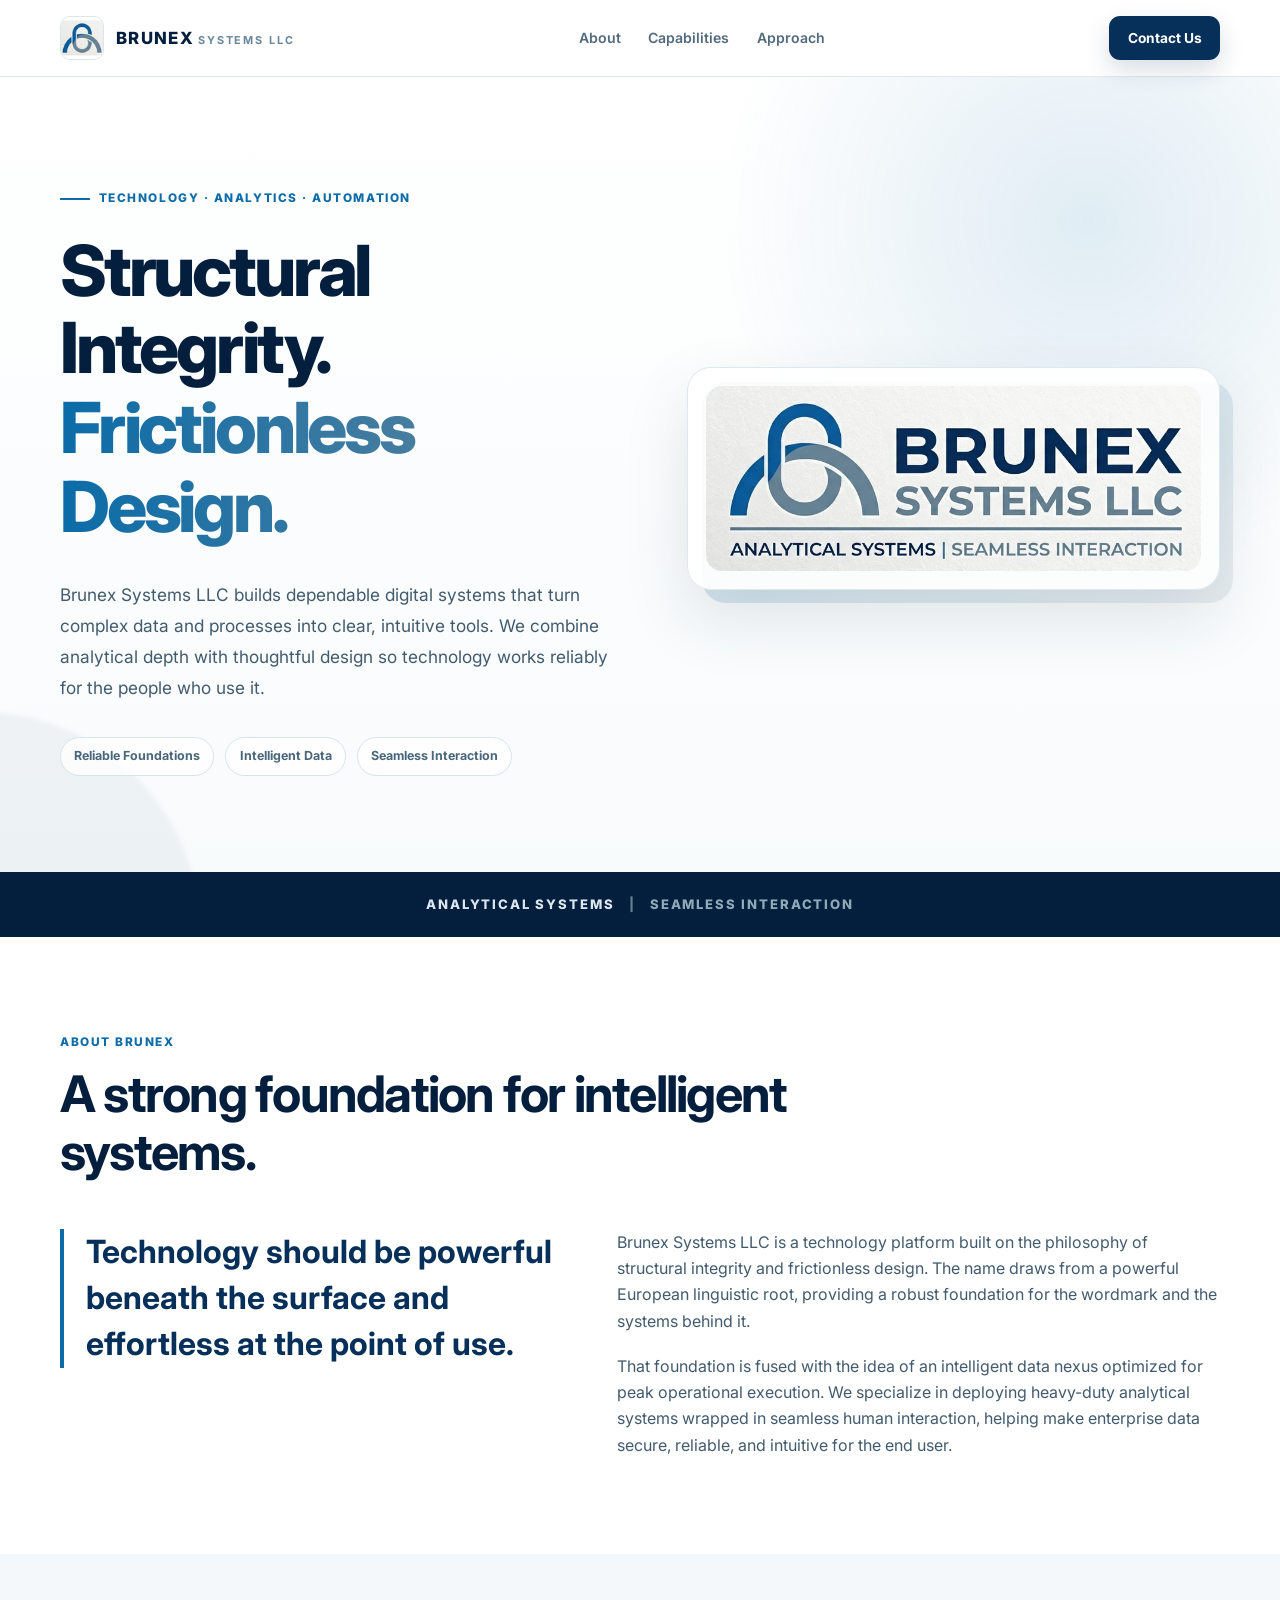
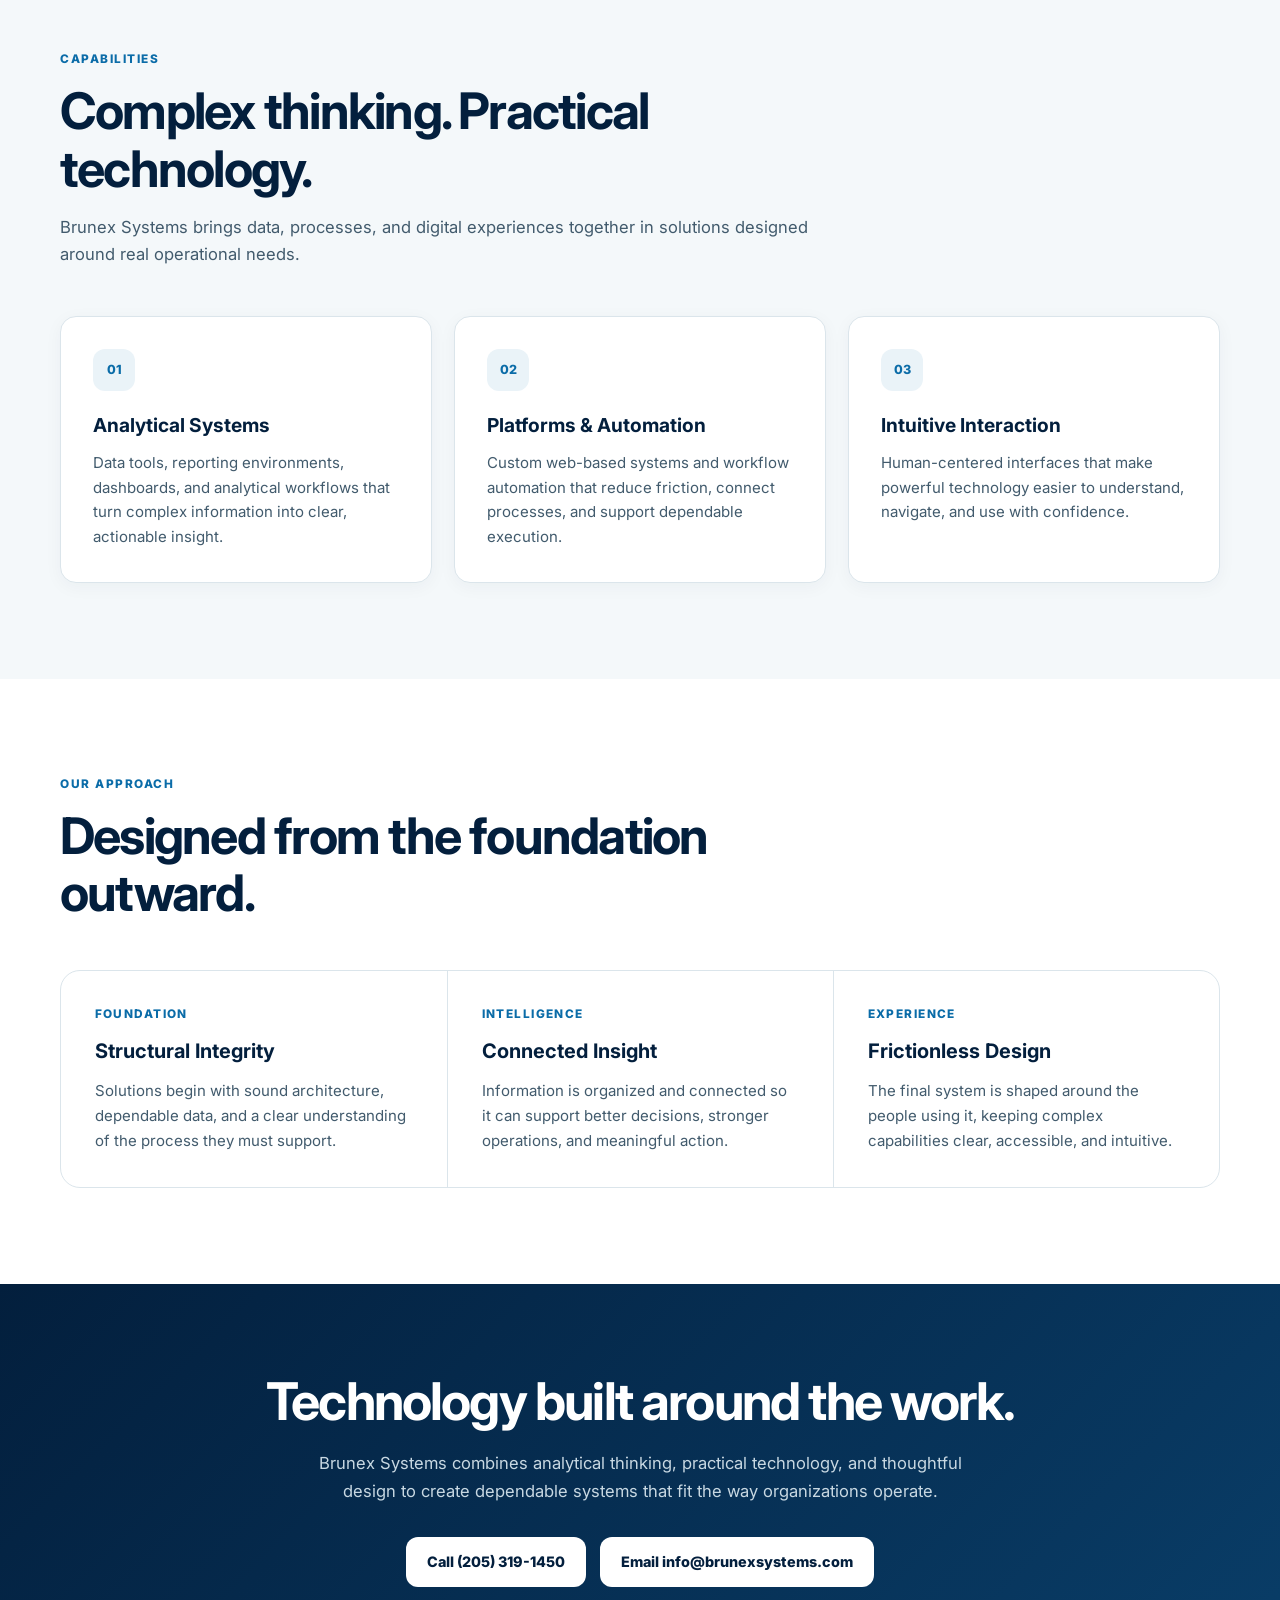
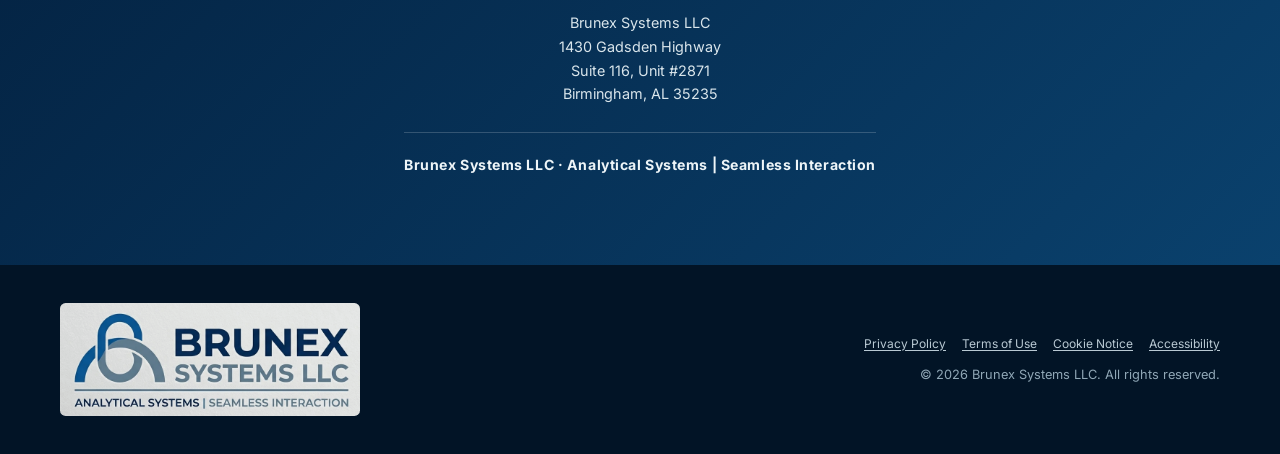
==== commit 1b85b412: "Add files via upload" ====
--- a/index.html
+++ b/index.html
@@ -480,7 +480,7 @@
   }
 }
 
-#brunex-site .contact-note {
+#brunex-site .contact-note {
   display: inline-block;
   margin-top: 1.65rem;
   padding-top: 1.2rem;
@@ -515,6 +515,14 @@
 #brunex-site .copyright {
   text-align: right;
   font-size: 0.8rem;
+}
+
+#brunex-site .contact-address {
+  margin-top: 1.5rem;
+  color: #d9e5eb;
+  font-size: 0.9rem;
+  font-style: normal;
+  line-height: 1.65;
 }
 
 #brunex-site .footer-meta {
@@ -717,8 +725,14 @@
         <div class="contact-actions" aria-label="Contact Brunex Systems">
           <a class="contact-link phone-mobile" href="tel:+12053191450">Call (205) 319-1450</a>
           <span class="contact-link phone-desktop">Call (205) 319-1450</span>
-          <a class="contact-link" href="mailto:kevin@brunexsystems.com">Email kevin@brunexsystems.com</a>
+          <a class="contact-link" href="mailto:info@brunexsystems.com">Email info@brunexsystems.com</a>
         </div>
+        <address class="contact-address">
+          Brunex Systems LLC<br>
+          1430 Gadsden Highway<br>
+          Suite 116, Unit #2871<br>
+          Birmingham, AL 35235
+        </address>
         <div class="contact-note">Brunex Systems LLC · Analytical Systems | Seamless Interaction</div>
       </div>
     </section>
